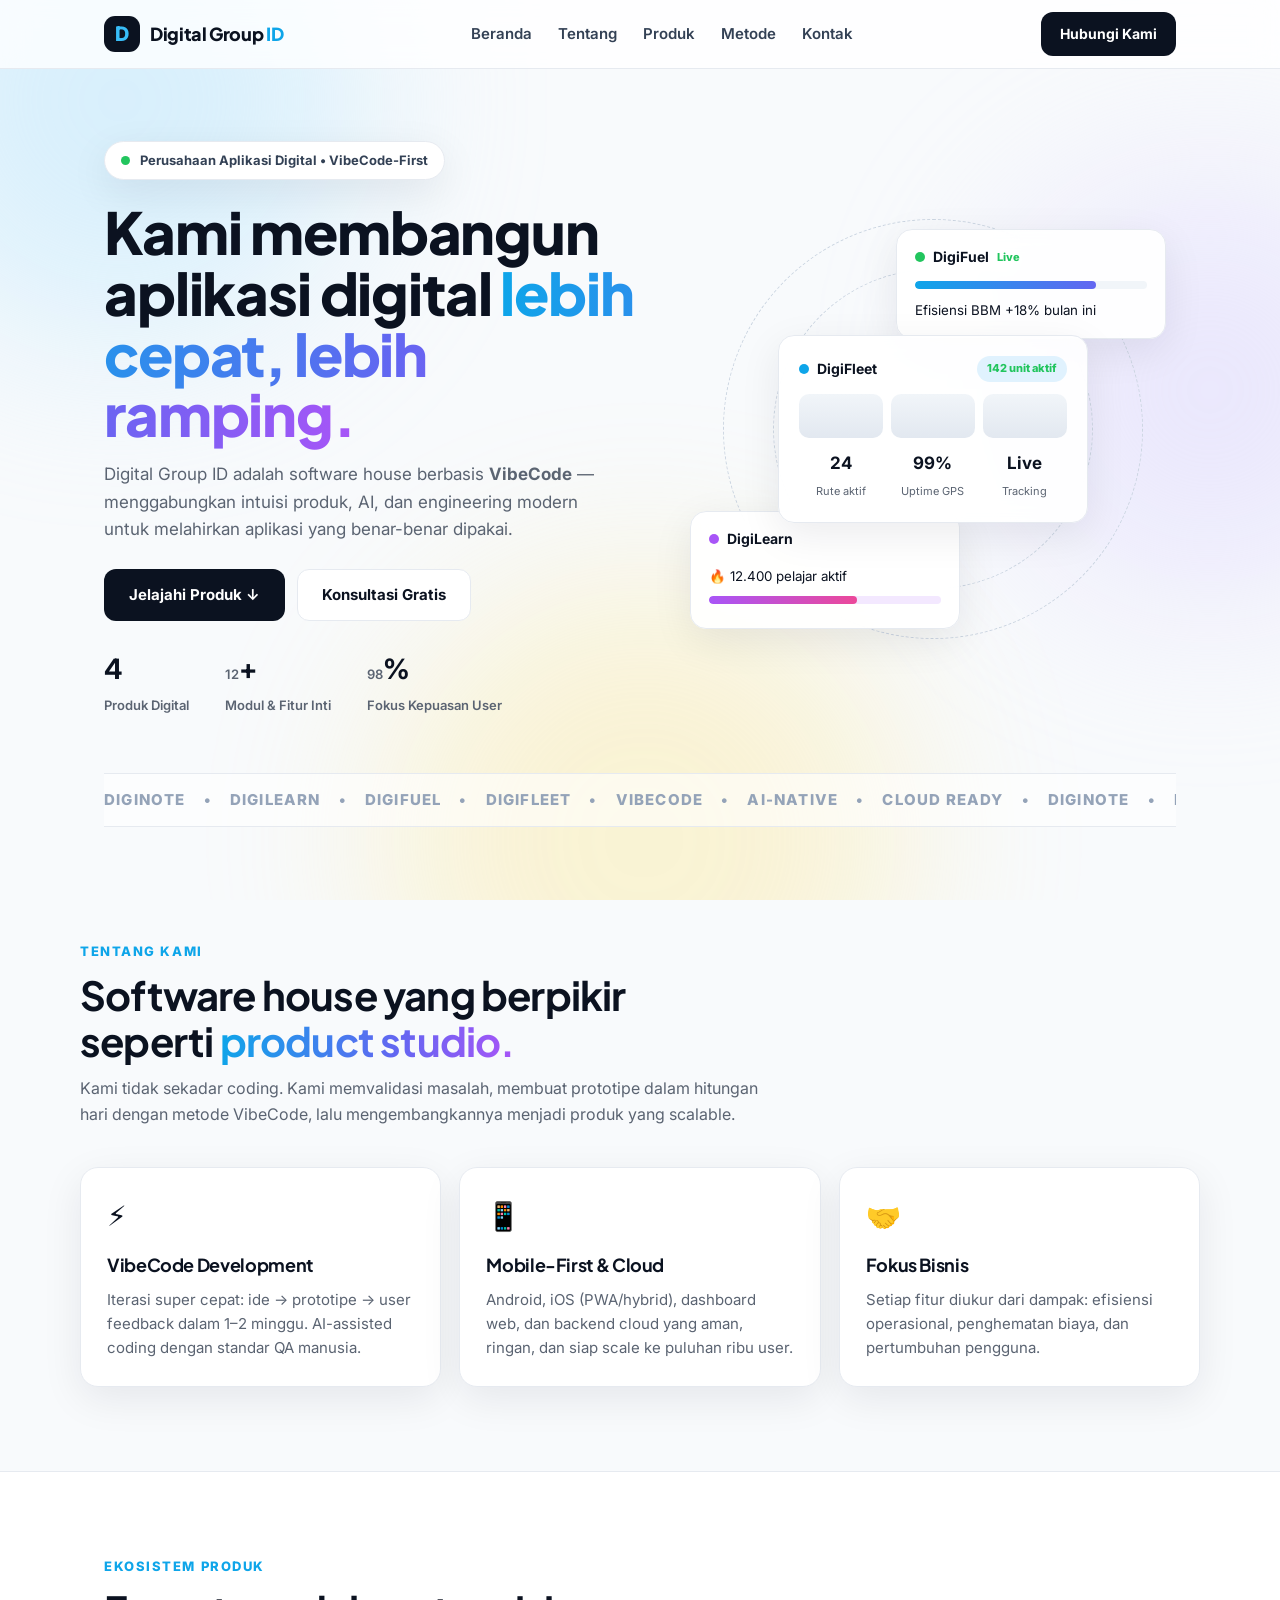
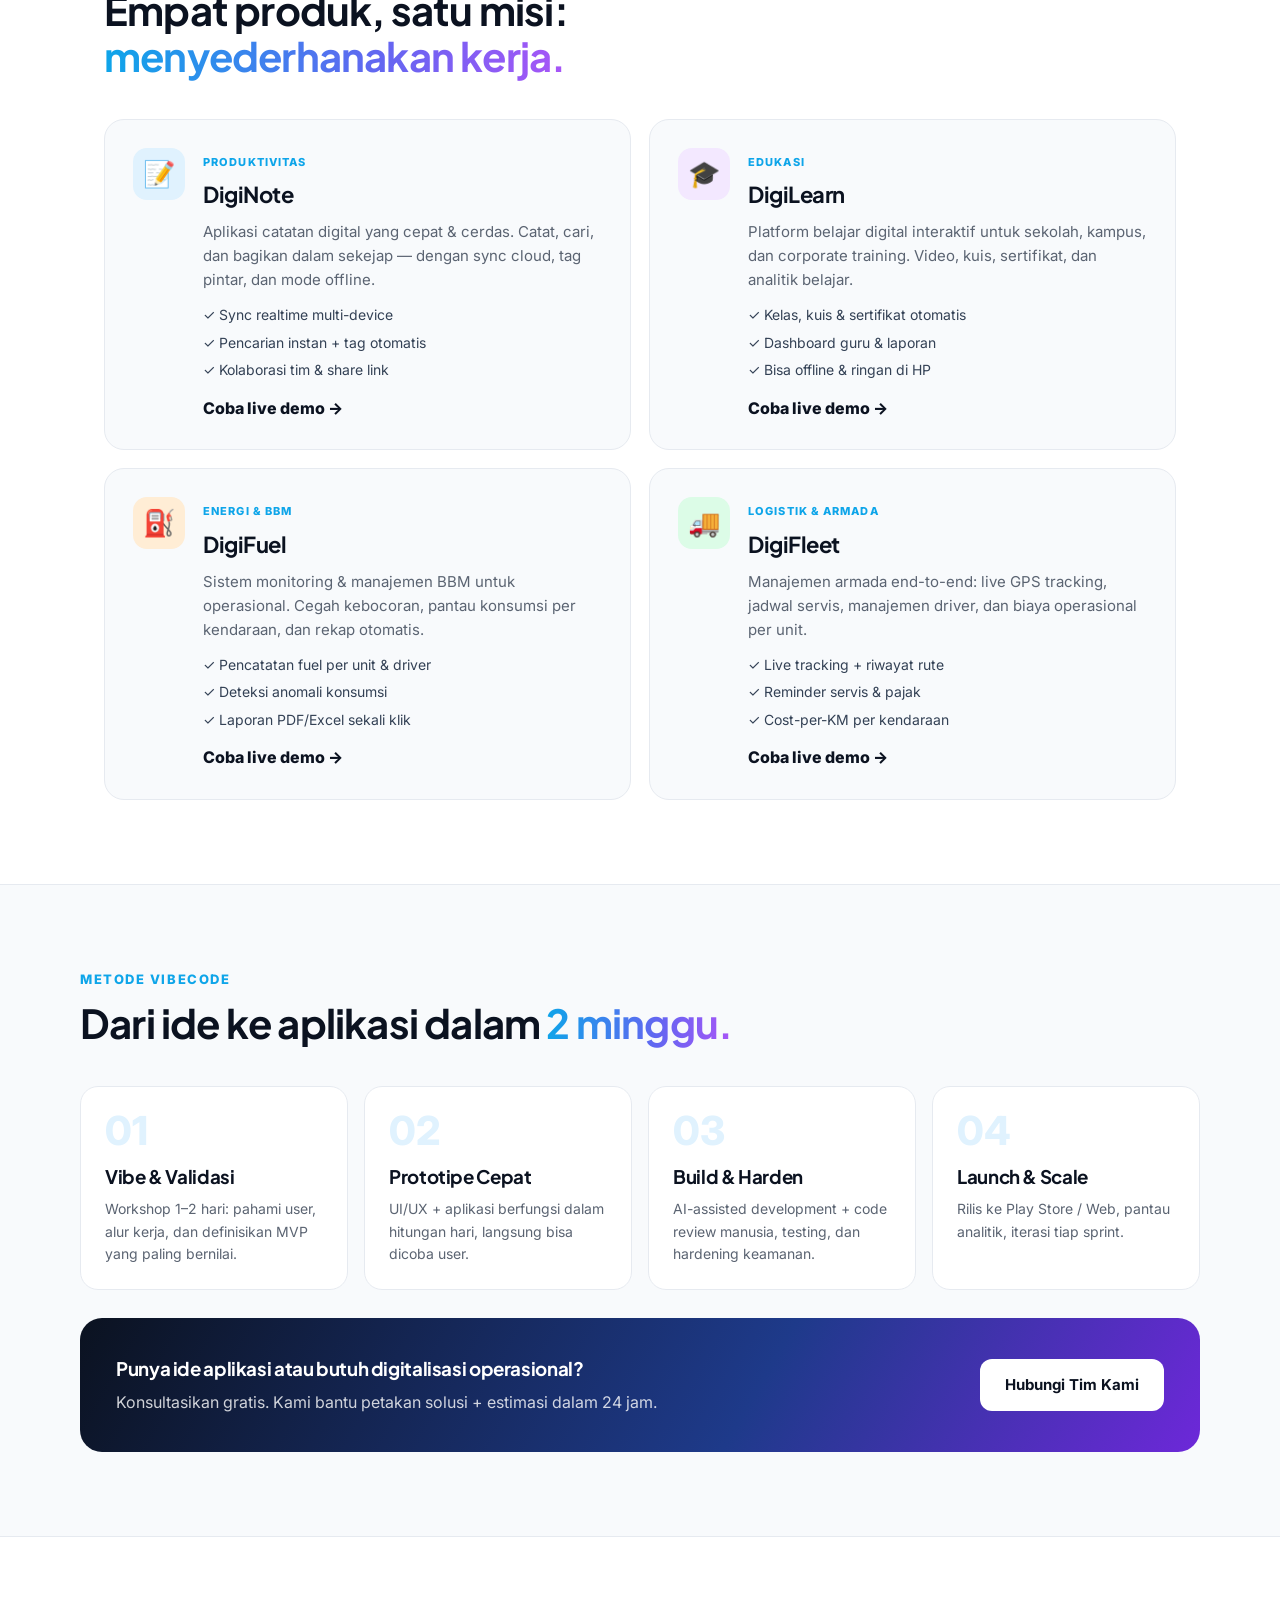
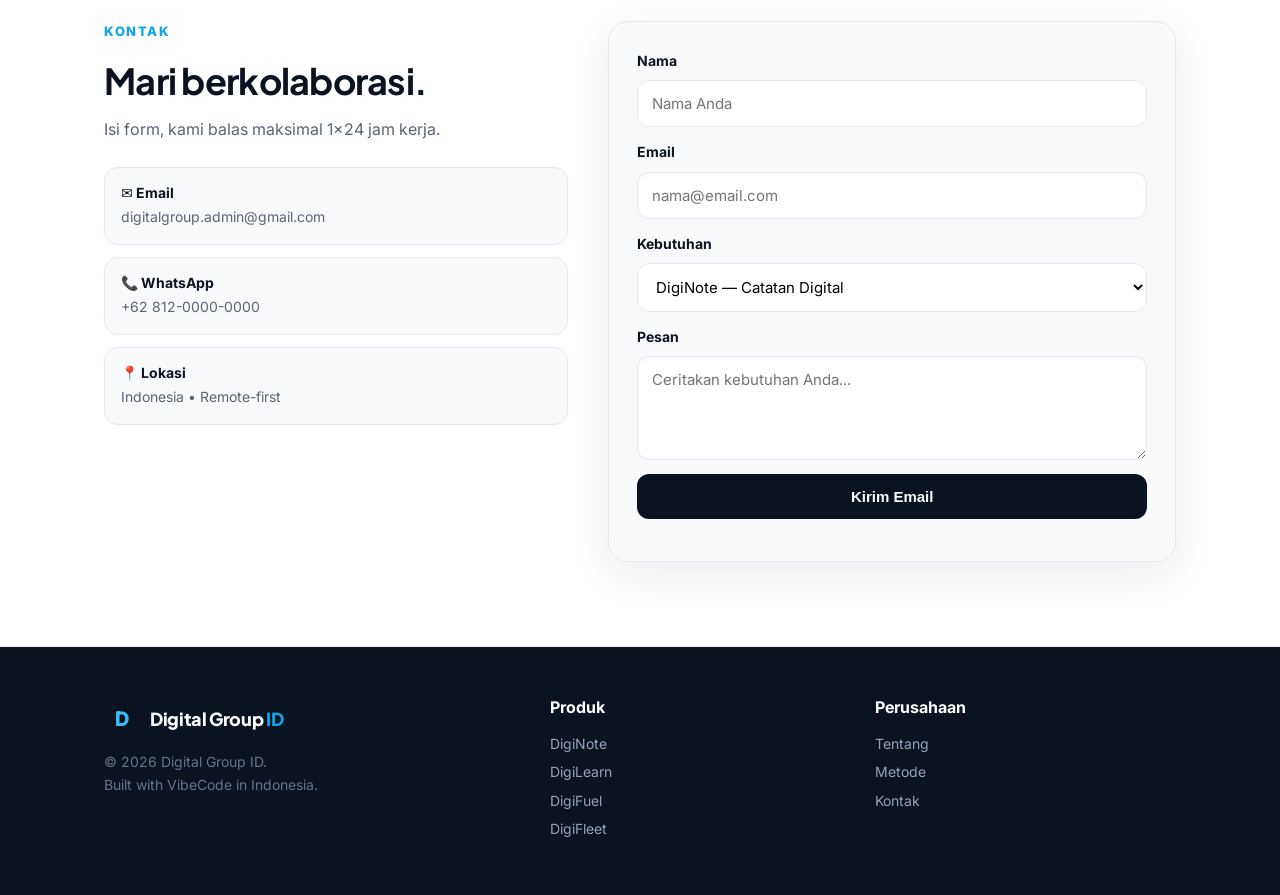
==== index.html @ 4f6d5718 "index.html" ====
<!DOCTYPE html>
<html lang="id">
<head>
  <meta charset="UTF-8" />
  <meta name="viewport" content="width=device-width, initial-scale=1.0" />
  <title>Digital Group ID — Membangun Aplikasi Digital Berbasis VibeCode</title>
  <meta name="description" content="Digital Group ID adalah perusahaan aplikasi digital berbasis VibeCode. Produk kami: DigiNote, DigiLearn, DigiFuel, DigiFleet." />
  <link rel="preconnect" href="https://fonts.googleapis.com">
  <link rel="preconnect" href="https://fonts.gstatic.com" crossorigin>
  <link href="https://fonts.googleapis.com/css2?family=Inter:wght@400;500;600;700;800&family=Plus+Jakarta+Sans:wght@500;600;700;800&display=swap" rel="stylesheet">
  <link rel="stylesheet" href="styles.css" />
  <link rel="icon" href="data:image/svg+xml,<svg xmlns='http://www.w3.org/2000/svg' viewBox='0 0 100 100'><rect width='100' height='100' rx='22' fill='%230B1220'/><text x='50' y='68' font-size='52' text-anchor='middle' fill='%2338BDF8' font-family='Arial' font-weight='bold'>D</text></svg>">
</head>
<body>
  <div class="bg-glow" aria-hidden="true"><span class="blob b1"></span><span class="blob b2"></span><span class="blob b3"></span></div>

  <header class="nav" id="navbar">
    <div class="container nav-inner">
      <a href="#beranda" class="brand">
        <span class="brand-mark">D</span>
        <span class="brand-text">Digital Group <em>ID</em></span>
      </a>
      <nav class="nav-links" id="navLinks">
        <a href="#beranda">Beranda</a>
        <a href="#tentang">Tentang</a>
        <a href="#produk">Produk</a>
        <a href="#metode">Metode</a>
        <a href="#kontak">Kontak</a>
        <a href="#kontak" class="btn btn-primary btn-sm mobile-cta">Hubungi Kami</a>
      </nav>
      <div class="nav-actions">
        <a href="#kontak" class="btn btn-primary btn-sm">Hubungi Kami</a>
        <button class="hamburger" id="hamburger" aria-label="Menu">☰</button>
      </div>
    </div>
  </header>

  <main>
    <!-- HERO -->
    <section class="hero container" id="beranda">
      <div class="hero-grid">
        <div class="hero-copy">
          <div class="badge reveal"><span class="pulse"></span> Perusahaan Aplikasi Digital • VibeCode-First</div>
          <h1 class="reveal d1">Kami membangun aplikasi digital <span class="gradient">lebih cepat, lebih ramping.</span></h1>
          <p class="lead reveal d2">Digital Group ID adalah software house berbasis <strong>VibeCode</strong> — menggabungkan intuisi produk, AI, dan engineering modern untuk melahirkan aplikasi yang benar-benar dipakai.</p>
          <div class="hero-cta reveal d3">
            <a href="#produk" class="btn btn-primary">Jelajahi Produk ↓</a>
            <a href="#kontak" class="btn btn-ghost">Konsultasi Gratis</a>
          </div>
          <div class="hero-stats reveal d4">
            <div><strong data-count="4">0</strong><span>Produk Digital</span></div>
            <div><strong><span data-count="12">0</span>+</strong><span>Modul & Fitur Inti</span></div>
            <div><strong><span data-count="98">0</span>%</strong><span>Fokus Kepuasan User</span></div>
          </div>
        </div>
        <div class="hero-visual reveal d2">
          <div class="phone-stack">
            <div class="card float f1">
              <div class="card-top"><i class="dot d-green"></i><b>DigiFuel</b><span>Live</span></div>
              <div class="bar"><span style="width:78%"></span></div>
              <small>Efisiensi BBM +18% bulan ini</small>
            </div>
            <div class="card float f2 main-card">
              <div class="card-top"><i class="dot d-blue"></i><b>DigiFleet</b><span class="pill">142 unit aktif</span></div>
              <div class="fleet-row"><div></div><div></div><div></div></div>
              <div class="mini-grid">
                <div><strong>24</strong><small>Rute aktif</small></div>
                <div><strong>99%</strong><small>Uptime GPS</small></div>
                <div><strong>Live</strong><small>Tracking</small></div>
              </div>
            </div>
            <div class="card float f3">
              <div class="card-top"><i class="dot d-purple"></i><b>DigiLearn</b></div>
              <small>🔥 12.400 pelajar aktif</small>
              <div class="bar purple"><span style="width:64%"></span></div>
            </div>
            <div class="orbit o1"></div>
            <div class="orbit o2"></div>
          </div>
        </div>
      </div>
      <div class="marquee reveal">
        <div class="marquee-track">
          <span>DigiNote</span>•<span>DigiLearn</span>•<span>DigiFuel</span>•<span>DigiFleet</span>•<span>VibeCode</span>•<span>AI-Native</span>•<span>Cloud Ready</span>•
          <span>DigiNote</span>•<span>DigiLearn</span>•<span>DigiFuel</span>•<span>DigiFleet</span>•<span>VibeCode</span>•<span>AI-Native</span>•<span>Cloud Ready</span>•
        </div>
      </div>
    </section>

    <!-- TENTANG -->
    <section class="section container" id="tentang">
      <div class="section-head reveal">
        <p class="eyebrow">Tentang Kami</p>
        <h2>Software house yang berpikir seperti <span class="gradient">product studio.</span></h2>
        <p class="sub">Kami tidak sekadar coding. Kami memvalidasi masalah, membuat prototipe dalam hitungan hari dengan metode VibeCode, lalu mengembangkannya menjadi produk yang scalable.</p>
      </div>
      <div class="grid-3">
        <div class="feature reveal"><div class="icon">⚡</div><h3>VibeCode Development</h3><p>Iterasi super cepat: ide → prototipe → user feedback dalam 1–2 minggu. AI-assisted coding dengan standar QA manusia.</p></div>
        <div class="feature reveal d1"><div class="icon">📱</div><h3>Mobile-First & Cloud</h3><p>Android, iOS (PWA/hybrid), dashboard web, dan backend cloud yang aman, ringan, dan siap scale ke puluhan ribu user.</p></div>
        <div class="feature reveal d2"><div class="icon">🤝</div><h3>Fokus Bisnis</h3><p>Setiap fitur diukur dari dampak: efisiensi operasional, penghematan biaya, dan pertumbuhan pengguna.</p></div>
      </div>
    </section>

    <!-- PRODUK -->
    <section class="section section-alt" id="produk">
      <div class="container">
        <div class="section-head reveal">
          <p class="eyebrow">Ekosistem Produk</p>
          <h2>Empat produk, satu misi: <span class="gradient">menyederhanakan kerja.</span></h2>
        </div>
        <div class="grid-2">
          <article class="product reveal">
            <div class="p-icon blue">📝</div>
            <div><span class="tag">Produktivitas</span><h3>DigiNote</h3>
            <p>Aplikasi catatan digital yang cepat & cerdas. Catat, cari, dan bagikan dalam sekejap — dengan sync cloud, tag pintar, dan mode offline.</p>
            <ul><li>✓ Sync realtime multi-device</li><li>✓ Pencarian instan + tag otomatis</li><li>✓ Kolaborasi tim & share link</li></ul>
            <a href="demo/diginote.html" class="link">Coba live demo →</a></div>
          </article>
          <article class="product reveal d1">
            <div class="p-icon purple">🎓</div>
            <div><span class="tag">Edukasi</span><h3>DigiLearn</h3>
            <p>Platform belajar digital interaktif untuk sekolah, kampus, dan corporate training. Video, kuis, sertifikat, dan analitik belajar.</p>
            <ul><li>✓ Kelas, kuis & sertifikat otomatis</li><li>✓ Dashboard guru & laporan</li><li>✓ Bisa offline & ringan di HP</li></ul>
            <a href="demo/digilearn.html" class="link">Coba live demo →</a></div>
          </article>
          <article class="product reveal">
            <div class="p-icon orange">⛽</div>
            <div><span class="tag">Energi & BBM</span><h3>DigiFuel</h3>
            <p>Sistem monitoring & manajemen BBM untuk operasional. Cegah kebocoran, pantau konsumsi per kendaraan, dan rekap otomatis.</p>
            <ul><li>✓ Pencatatan fuel per unit & driver</li><li>✓ Deteksi anomali konsumsi</li><li>✓ Laporan PDF/Excel sekali klik</li></ul>
            <a href="demo/digifuel.html" class="link">Coba live demo →</a></div>
          </article>
          <article class="product reveal d1">
            <div class="p-icon green">🚚</div>
            <div><span class="tag">Logistik & Armada</span><h3>DigiFleet</h3>
            <p>Manajemen armada end-to-end: live GPS tracking, jadwal servis, manajemen driver, dan biaya operasional per unit.</p>
            <ul><li>✓ Live tracking + riwayat rute</li><li>✓ Reminder servis & pajak</li><li>✓ Cost-per-KM per kendaraan</li></ul>
            <a href="demo/digifleet.html" class="link">Coba live demo →</a></div>
          </article>
        </div>
      </div>
    </section>

    <!-- METODE -->
    <section class="section container" id="metode">
      <div class="section-head reveal">
        <p class="eyebrow">Metode VibeCode</p>
        <h2>Dari ide ke aplikasi dalam <span class="gradient">2 minggu.</span></h2>
      </div>
      <div class="steps">
        <div class="step reveal"><span>01</span><h3>Vibe & Validasi</h3><p>Workshop 1–2 hari: pahami user, alur kerja, dan definisikan MVP yang paling bernilai.</p></div>
        <div class="step reveal d1"><span>02</span><h3>Prototipe Cepat</h3><p>UI/UX + aplikasi berfungsi dalam hitungan hari, langsung bisa dicoba user.</p></div>
        <div class="step reveal d2"><span>03</span><h3>Build & Harden</h3><p>AI-assisted development + code review manusia, testing, dan hardening keamanan.</p></div>
        <div class="step reveal d3"><span>04</span><h3>Launch & Scale</h3><p>Rilis ke Play Store / Web, pantau analitik, iterasi tiap sprint.</p></div>
      </div>
      <div class="cta-banner reveal">
        <div><h3>Punya ide aplikasi atau butuh digitalisasi operasional?</h3><p>Konsultasikan gratis. Kami bantu petakan solusi + estimasi dalam 24 jam.</p></div>
        <a href="#kontak" class="btn btn-light">Hubungi Tim Kami</a>
      </div>
    </section>

    <!-- KONTAK -->
    <section class="section section-alt" id="kontak">
      <div class="container contact-grid">
        <div class="reveal">
          <p class="eyebrow">Kontak</p>
          <h2>Mari berkolaborasi.</h2>
          <p class="sub">Isi form, kami balas maksimal 1×24 jam kerja.</p>
          <div class="contact-info">
            <div><b>✉️ Email</b><span>digitalgroup.admin@gmail.com</span></div>
            <div><b>📞 WhatsApp</b><span>+62 812-0000-0000</span></div>
            <div><b>📍 Lokasi</b><span>Indonesia • Remote-first</span></div>
          </div>
        </div>
        <form class="contact-form reveal d1" id="contactForm">
          <label>Nama<input type="text" name="nama" placeholder="Nama Anda" required></label>
          <label>Email<input type="email" name="email" placeholder="nama@email.com" required></label>
          <label>Kebutuhan<select name="kebutuhan"><option>DigiNote — Catatan Digital</option><option>DigiLearn — Platform Belajar</option><option>DigiFuel — Manajemen BBM</option><option>DigiFleet — Manajemen Armada</option><option>Jasa Pembuatan Aplikasi Custom</option></select></label>
          <label>Pesan<textarea name="pesan" rows="4" placeholder="Ceritakan kebutuhan Anda..." required></textarea></label>
          <button type="submit" class="btn btn-primary">Kirim Email</button>
          <p class="form-note" id="formNote"></p>
        </form>
      </div>
    </section>
  </main>

  <footer>
    <div class="container footer-grid">
      <div><a href="#beranda" class="brand"><span class="brand-mark">D</span><span class="brand-text">Digital Group <em>ID</em></span></a>
      <p>© 2026 Digital Group ID.<br>Built with VibeCode in Indonesia.</p></div>
      <div><b>Produk</b><a href="#produk">DigiNote</a><a href="#produk">DigiLearn</a><a href="#produk">DigiFuel</a><a href="#produk">DigiFleet</a></div>
      <div><b>Perusahaan</b><a href="#tentang">Tentang</a><a href="#metode">Metode</a><a href="#kontak">Kontak</a></div>
    </div>
  </footer>

  <a href="#beranda" class="to-top" id="toTop" aria-label="Kembali ke atas">↑</a>
  <script src="script.js"></script>
</body>
</html>
---- styles.css ----
:root{
  --bg:#F8FAFC; --card:#FFFFFF; --ink:#0B1220; --muted:#5B6472;
  --line:#E6EAF0; --primary:#0EA5E9; --dark:#0B1220; --accent:#38BDF8;
  --radius:18px; --shadow:0 12px 40px rgba(11,18,32,.08);
}
*{margin:0;padding:0;box-sizing:border-box}
html{scroll-behavior:smooth}
body{font-family:'Inter',system-ui,sans-serif;background:var(--bg);color:var(--ink);overflow-x:hidden;line-height:1.6}
h1,h2,h3,.brand-text{font-family:'Plus Jakarta Sans','Inter',sans-serif;letter-spacing:-.02em}
.container{max-width:1120px;margin:0 auto;padding:0 24px}
.bg-glow{position:fixed;inset:0;z-index:-1;overflow:hidden}
.blob{position:absolute;border-radius:50%;filter:blur(90px);opacity:.5;animation:drift 14s ease-in-out infinite alternate}
.b1{width:480px;height:480px;background:#BAE6FD;top:-140px;left:-120px}
.b2{width:420px;height:420px;background:#DDD6FE;top:20%;right:-140px;animation-delay:2s}
.b3{width:520px;height:520px;background:#FDE68A;bottom:-200px;left:30%;opacity:.35;animation-delay:4s}
@keyframes drift{to{transform:translate(40px,50px) scale(1.08)}}

/* NAV */
.nav{position:sticky;top:0;z-index:50;backdrop-filter:blur(14px);background:rgba(255,255,255,.78);border-bottom:1px solid var(--line);transition:.3s}
.nav.scrolled{box-shadow:0 6px 24px rgba(0,0,0,.06)}
.nav-inner{display:flex;align-items:center;justify-content:space-between;height:68px}
.brand{display:flex;align-items:center;gap:10px;text-decoration:none;color:var(--ink);font-weight:800;font-size:18px}
.brand-mark{width:36px;height:36px;border-radius:11px;background:var(--dark);color:var(--accent);display:grid;place-items:center;font-weight:800;font-size:20px}
.brand-text em{font-style:normal;color:var(--primary)}
.nav-links{display:flex;gap:26px;align-items:center}
.nav-links a{text-decoration:none;color:#334155;font-weight:600;font-size:15px;transition:.2s}
.nav-links a:hover{color:var(--primary)}
.nav-actions{display:flex;gap:12px;align-items:center}
.btn{display:inline-flex;align-items:center;justify-content:center;text-decoration:none;font-weight:700;border-radius:12px;padding:13px 24px;transition:.25s;border:1px solid transparent;cursor:pointer;font-size:15px}
.btn-primary{background:var(--dark);color:#fff}
.btn-primary:hover{transform:translateY(-2px);box-shadow:0 12px 28px rgba(11,18,32,.25);background:#16213a}
.btn-ghost{background:#fff;border-color:var(--line);color:var(--ink)}
.btn-ghost:hover{border-color:var(--primary);color:var(--primary);transform:translateY(-2px)}
.btn-light{background:#fff;color:var(--dark)}
.btn-sm{padding:10px 18px;font-size:14px}
.mobile-cta{display:none}
.hamburger{display:none;background:none;border:1px solid var(--line);border-radius:10px;padding:8px 12px;font-size:18px;cursor:pointer}

/* HERO */
.hero{padding:72px 24px 30px}
.hero-grid{display:grid;grid-template-columns:1.05fr .95fr;gap:48px;align-items:center}
.badge{display:inline-flex;align-items:center;gap:10px;background:#fff;border:1px solid var(--line);border-radius:999px;padding:8px 16px;font-size:13px;font-weight:700;color:#334155;box-shadow:var(--shadow)}
.pulse{width:9px;height:9px;border-radius:50%;background:#22C55E;box-shadow:0 0 0 0 rgba(34,197,94,.6);animation:pulse 1.8s infinite}
@keyframes pulse{70%{box-shadow:0 0 0 10px rgba(34,197,94,0)}100%{box-shadow:0 0 0 0 rgba(34,197,94,0)}}
.hero h1{font-size:clamp(36px,5vw,58px);line-height:1.05;margin:22px 0 16px;font-weight:800}
.gradient{background:linear-gradient(92deg,#0EA5E9,#6366F1 60%,#A855F7);-webkit-background-clip:text;background-clip:text;color:transparent}
.lead{font-size:17px;color:var(--muted);max-width:520px}
.hero-cta{display:flex;gap:12px;margin:26px 0;flex-wrap:wrap}
.hero-stats{display:flex;gap:36px;margin-top:8px}
.hero-stats strong{font-size:28px;display:block}
.hero-stats span{font-size:13px;color:var(--muted);font-weight:600}

/* phone visual */
.phone-stack{position:relative;min-height:440px;display:grid;place-items:center}
.card{background:rgba(255,255,255,.92);backdrop-filter:blur(10px);border:1px solid var(--line);border-radius:16px;padding:16px 18px;box-shadow:var(--shadow);width:270px;position:relative;z-index:2}
.main-card{width:310px;padding:20px;z-index:3}
.card-top{display:flex;align-items:center;gap:8px;margin-bottom:12px;font-size:14px}
.dot{width:10px;height:10px;border-radius:50%;display:inline-block}
.d-green{background:#22C55E}.d-blue{background:#0EA5E9}.d-purple{background:#A855F7}
.pill{margin-left:auto;background:#E0F2FE;color:#0369A1;font-size:11px;padding:4px 10px;border-radius:999px;font-weight:700}
.card-top span:last-child{font-size:11px;color:#22C55E;font-weight:800}
.bar{height:8px;background:#F1F5F9;border-radius:99px;overflow:hidden;margin:8px 0}
.bar span{display:block;height:100%;background:linear-gradient(90deg,#0EA5E9,#6366F1);border-radius:99px;animation:grow 2s ease}
.purple span{background:linear-gradient(90deg,#A855F7,#EC4899)}
@keyframes grow{from{width:0!important}}
.fleet-row{display:flex;gap:8px;margin:12px 0}
.fleet-row div{height:44px;flex:1;border-radius:10px;background:linear-gradient(180deg,#F1F5F9,#E2E8F0)}
.mini-grid{display:grid;grid-template-columns:1fr 1fr 1fr;gap:8px;text-align:center}
.mini-grid strong{display:block;font-size:17px}
.mini-grid small{color:var(--muted);font-size:11px}
.float{position:absolute;animation:floaty 5s ease-in-out infinite}
.f1{top:20px;right:10px}
.f2{position:relative}
.f3{bottom:20px;left:0}
.f1{animation-delay:.5s}.f3{animation-delay:1.2s}
@keyframes floaty{0%,100%{transform:translateY(0)}50%{transform:translateY(-12px)}}
.orbit{position:absolute;border:1px dashed #CBD5E1;border-radius:50%;z-index:1}
.o1{width:420px;height:420px;animation:spin 30s linear infinite}
.o2{width:320px;height:320px;animation:spin 22s linear infinite reverse}
@keyframes spin{to{transform:rotate(360deg)}}

/* marquee */
.marquee{overflow:hidden;margin-top:56px;border-top:1px solid var(--line);border-bottom:1px solid var(--line);padding:14px 0;background:rgba(255,255,255,.6)}
.marquee-track{display:flex;gap:18px;white-space:nowrap;font-weight:800;color:#94A3B8;animation:scroll 22s linear infinite;font-size:15px;letter-spacing:.08em;text-transform:uppercase}
@keyframes scroll{to{transform:translateX(-50%)}}

/* sections */
.section{padding:84px 0}
.section-alt{background:#fff;border-top:1px solid var(--line);border-bottom:1px solid var(--line)}
.section-head{max-width:680px;margin-bottom:40px}
.eyebrow{color:var(--primary);font-weight:800;text-transform:uppercase;font-size:13px;letter-spacing:.12em;margin-bottom:10px}
.section-head h2{font-size:clamp(28px,3.5vw,40px);line-height:1.15;margin-bottom:12px}
.sub{color:var(--muted);font-size:16px}
.grid-3{display:grid;grid-template-columns:repeat(3,1fr);gap:18px}
.feature{background:var(--card);border:1px solid var(--line);border-radius:var(--radius);padding:26px;box-shadow:var(--shadow);transition:.3s}
.feature:hover{transform:translateY(-6px);box-shadow:0 20px 50px rgba(11,18,32,.12)}
.feature .icon{font-size:28px;margin-bottom:12px}
.feature h3{margin-bottom:8px;font-size:18px}
.feature p{color:var(--muted);font-size:15px}

.grid-2{display:grid;grid-template-columns:1fr 1fr;gap:18px}
.product{background:var(--bg);border:1px solid var(--line);border-radius:20px;padding:28px;display:flex;gap:18px;transition:.3s}
.product:hover{transform:translateY(-5px);box-shadow:0 20px 50px rgba(11,18,32,.1);border-color:#BAE6FD}
.p-icon{width:52px;height:52px;flex:0 0 52px;border-radius:14px;display:grid;place-items:center;font-size:26px}
.blue{background:#E0F2FE}.purple{background:#F3E8FF}.orange{background:#FFEDD5}.green{background:#DCFCE7}
.tag{font-size:11px;font-weight:800;text-transform:uppercase;letter-spacing:.1em;color:var(--primary)}
.product h3{font-size:22px;margin:4px 0 8px}
.product p{color:var(--muted);font-size:15px;margin-bottom:12px}
.product ul{list-style:none;margin-bottom:14px}
.product li{font-size:14px;color:#334155;margin:5px 0}
.link{color:var(--dark);font-weight:800;text-decoration:none}
.link:hover{color:var(--primary)}

.steps{display:grid;grid-template-columns:repeat(4,1fr);gap:16px;margin-bottom:28px}
.step{background:var(--card);border:1px solid var(--line);border-radius:var(--radius);padding:24px;position:relative;overflow:hidden}
.step span{font-size:40px;font-weight:800;color:#E0F2FE;line-height:1}
.step h3{margin:10px 0 6px}
.step p{color:var(--muted);font-size:14px}
.cta-banner{background:linear-gradient(120deg,#0B1220,#1E3A8A 60%,#6D28D9);color:#fff;border-radius:22px;padding:36px;display:flex;align-items:center;justify-content:space-between;gap:20px;flex-wrap:wrap}
.cta-banner p{opacity:.8;margin-top:6px}

.contact-grid{display:grid;grid-template-columns:.9fr 1.1fr;gap:40px;align-items:start}
.contact-grid h2{font-size:36px;margin-bottom:8px}
.contact-info{display:grid;gap:12px;margin-top:24px}
.contact-info div{background:var(--bg);border:1px solid var(--line);border-radius:14px;padding:14px 16px}
.contact-info b{display:block;font-size:14px}
.contact-info span{color:var(--muted);font-size:14px}
.contact-form{background:var(--bg);border:1px solid var(--line);border-radius:20px;padding:28px;display:grid;gap:14px;box-shadow:var(--shadow)}
.contact-form label{font-size:14px;font-weight:700;display:grid;gap:8px}
.contact-form input,.contact-form select,.contact-form textarea{border:1px solid var(--line);border-radius:12px;padding:13px 14px;font-size:15px;font-family:inherit;background:#fff;width:100%}
.contact-form input:focus,.contact-form textarea:focus,.contact-form select:focus{outline:2px solid #BAE6FD;border-color:var(--primary)}
.form-note{font-size:13px;color:#16A34A;font-weight:600}

footer{background:var(--dark);color:#CBD5E1;padding:48px 0}
.footer-grid{display:grid;grid-template-columns:1.4fr 1fr 1fr;gap:24px}
footer .brand-text{color:#fff}
footer b{display:block;margin-bottom:12px;color:#fff}
footer a{display:block;color:#94A3B8;text-decoration:none;margin:6px 0;font-size:14px}
footer a:hover{color:#fff}
footer p{margin-top:14px;font-size:14px;color:#64748B}

.to-top{position:fixed;right:22px;bottom:22px;width:44px;height:44px;border-radius:12px;background:var(--dark);color:#fff;display:grid;place-items:center;text-decoration:none;opacity:0;pointer-events:none;transition:.3s;font-size:20px}
.to-top.show{opacity:1;pointer-events:auto}

/* reveal animation */
.reveal{opacity:0;transform:translateY(26px);transition:opacity .7s ease,transform .7s ease}
.reveal.visible{opacity:1;transform:none}
.d1{transition-delay:.1s}.d2{transition-delay:.2s}.d3{transition-delay:.3s}.d4{transition-delay:.4s}

@media(max-width:900px){
  .hero-grid,.grid-3,.grid-2,.contact-grid,.steps{grid-template-columns:1fr}
  .nav-links{position:fixed;top:68px;left:0;right:0;background:#fff;flex-direction:column;padding:20px;gap:16px;border-bottom:1px solid var(--line);display:none}
  .nav-links.open{display:flex}
  .nav-actions .btn{display:none}
  .mobile-cta{display:inline-flex!important}
  .hamburger{display:block}
  .f1{right:0}.f3{left:0}
  .hero{padding-top:40px}
}
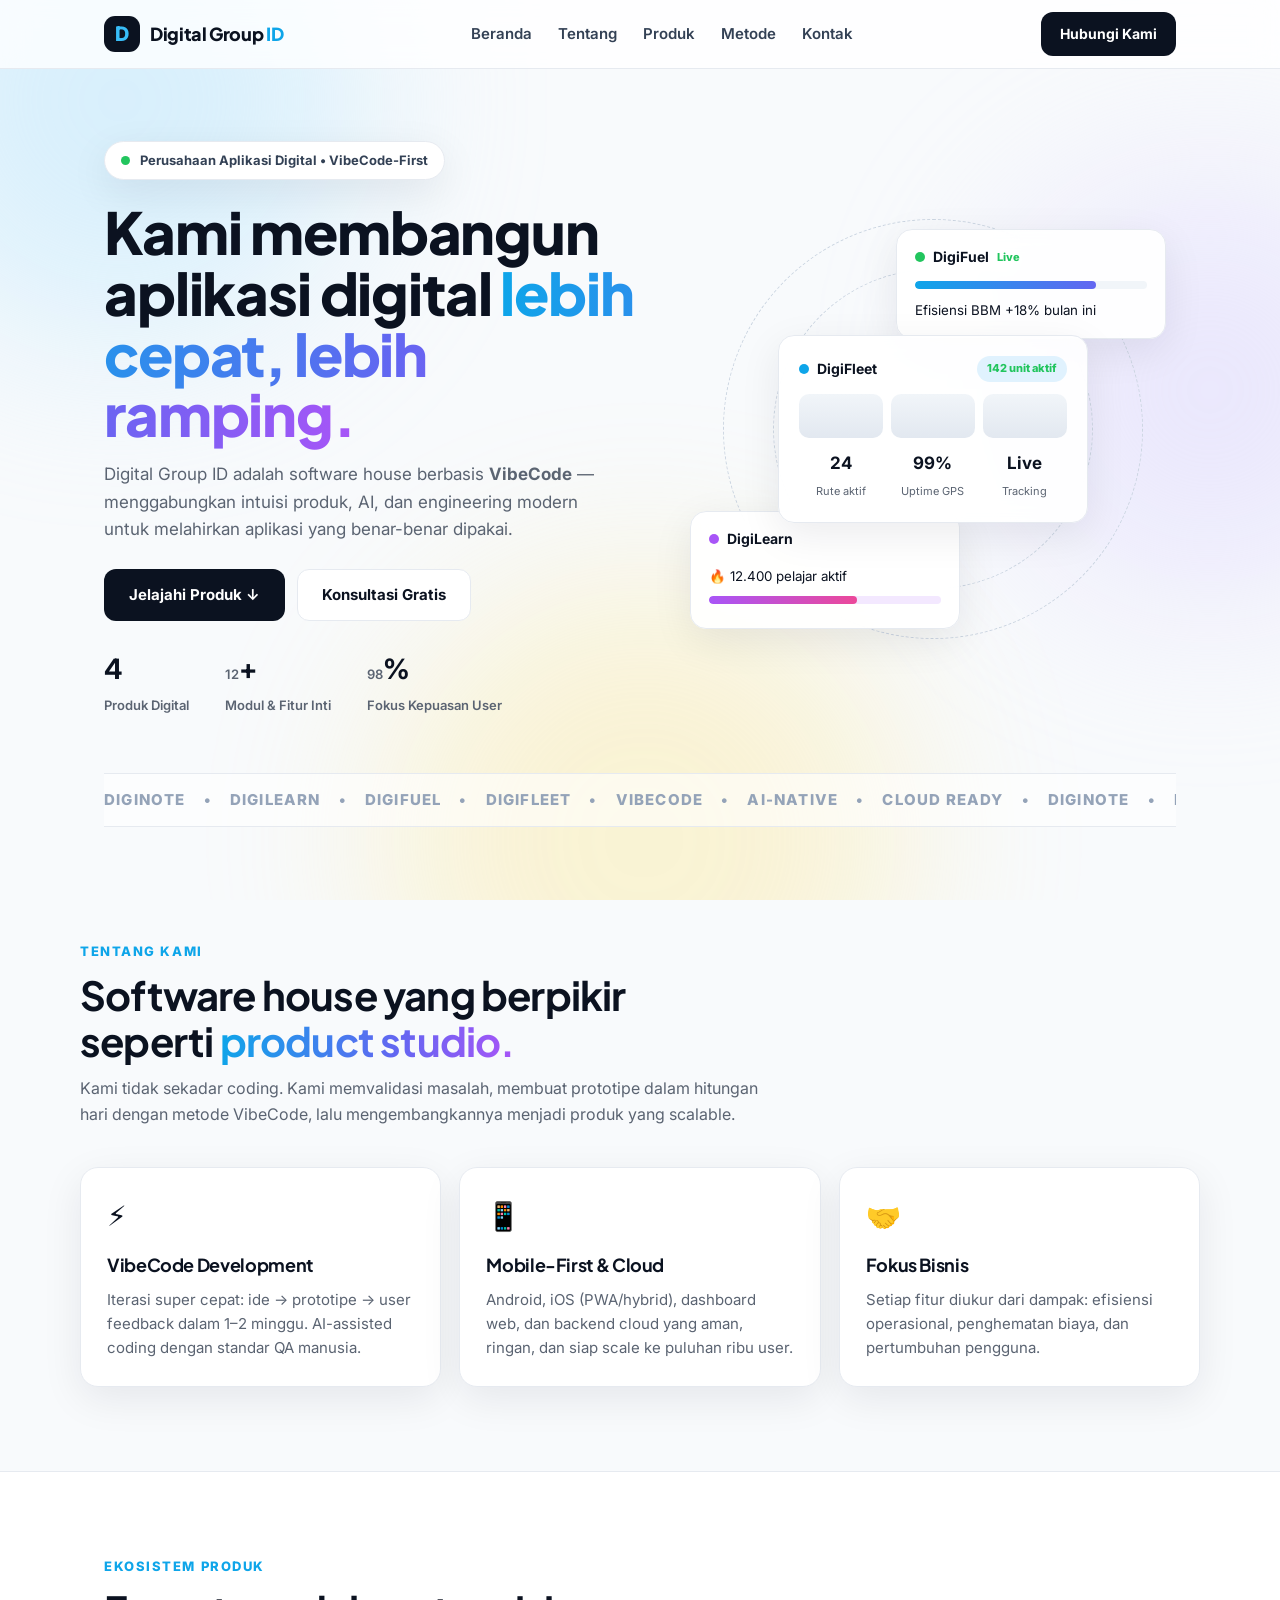
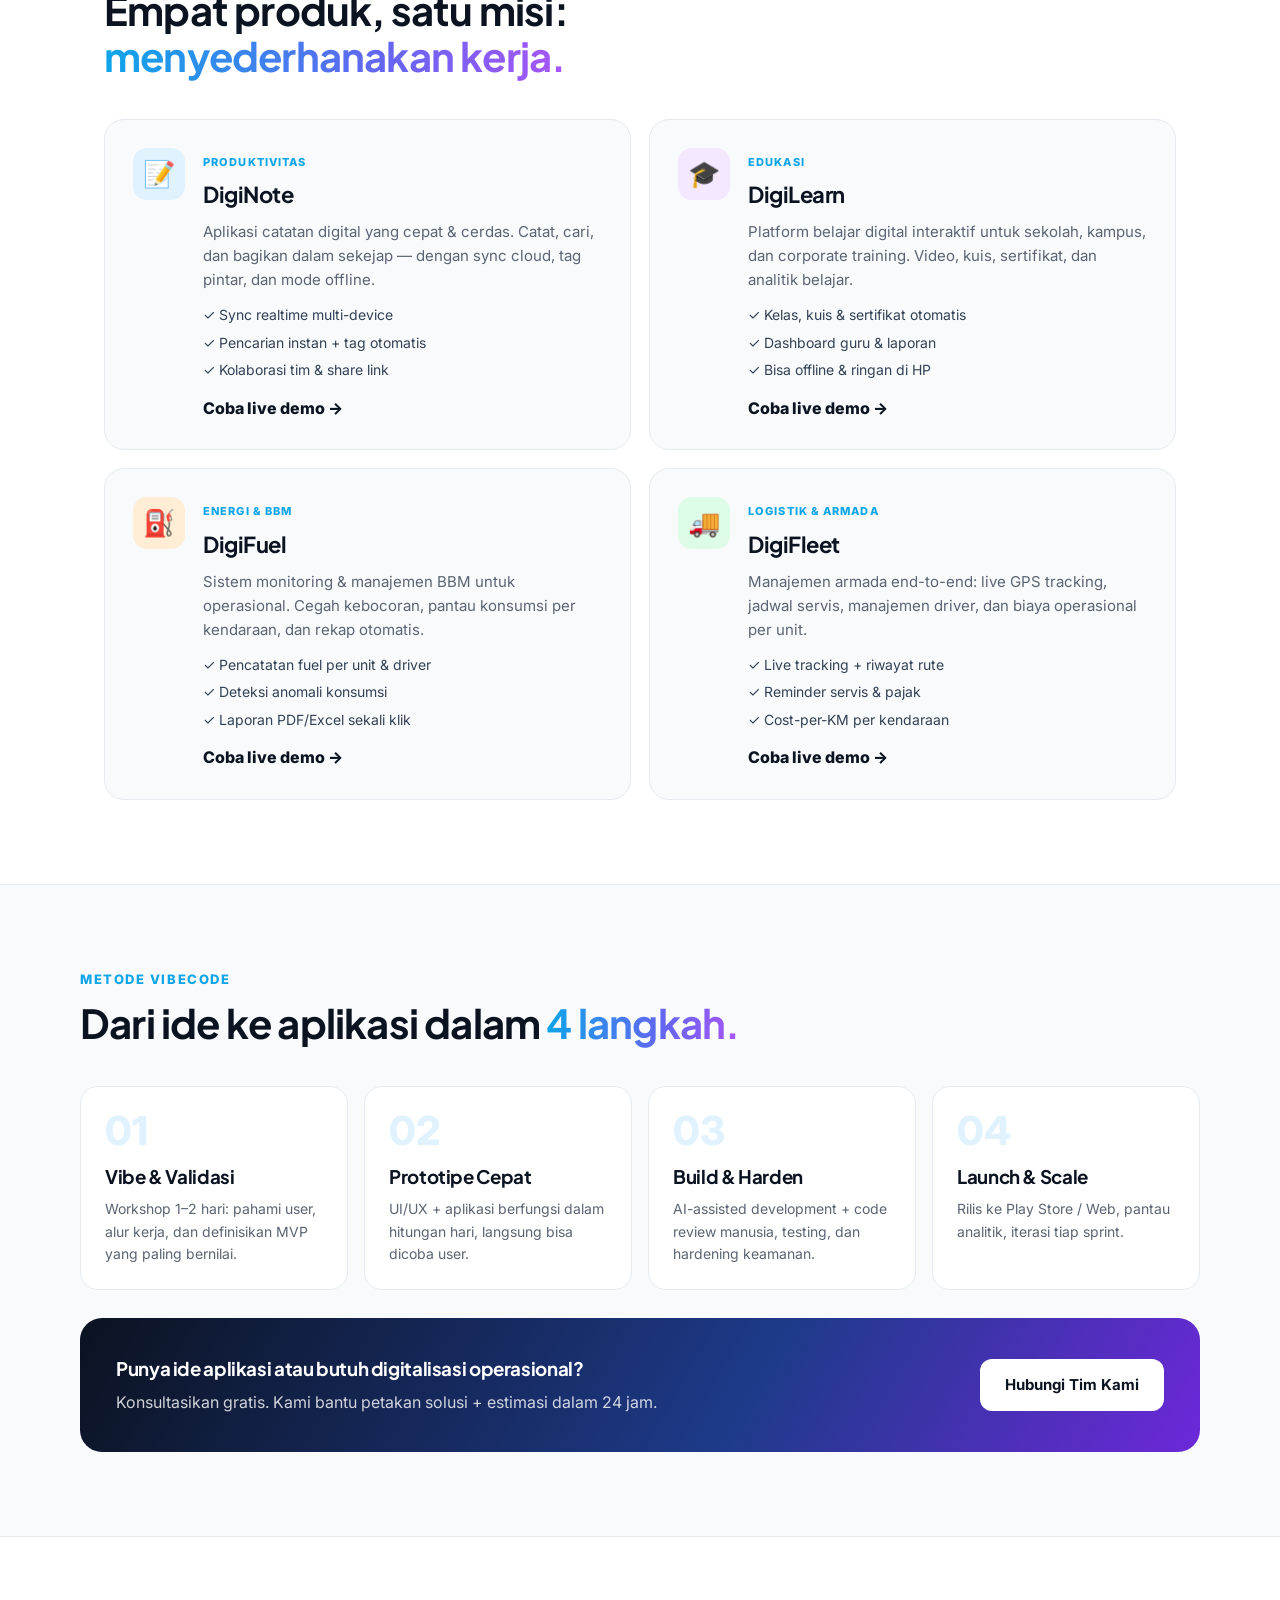
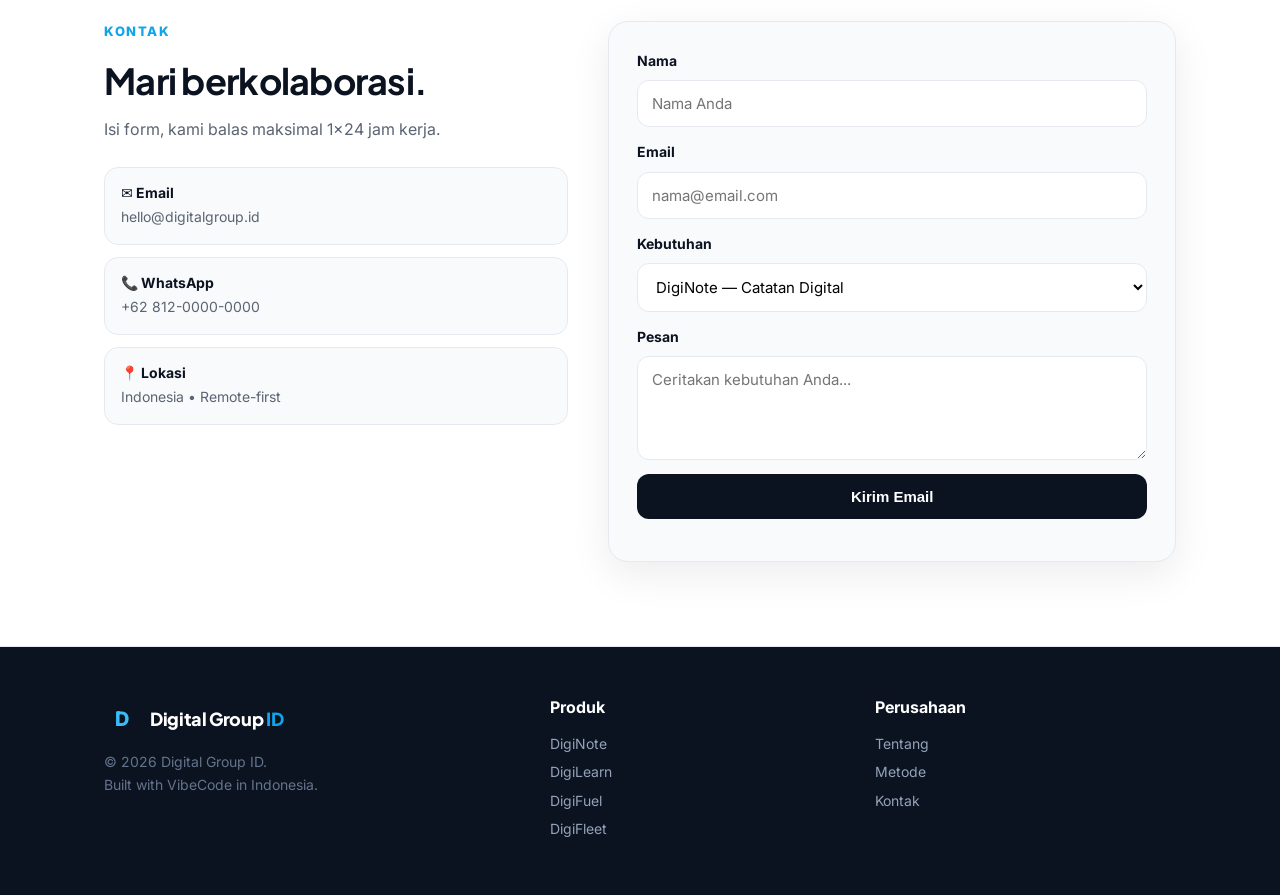
==== commit 60bcf449: "Form kontak kirim via email (mailto)" ====
--- a/index.html
+++ b/index.html
@@ -145,7 +145,7 @@
     <section class="section container" id="metode">
       <div class="section-head reveal">
         <p class="eyebrow">Metode VibeCode</p>
-        <h2>Dari ide ke aplikasi dalam <span class="gradient">2 minggu.</span></h2>
+        <h2>Dari ide ke aplikasi dalam <span class="gradient">4 langkah.</span></h2>
       </div>
       <div class="steps">
         <div class="step reveal"><span>01</span><h3>Vibe & Validasi</h3><p>Workshop 1–2 hari: pahami user, alur kerja, dan definisikan MVP yang paling bernilai.</p></div>
@@ -167,7 +167,7 @@
           <h2>Mari berkolaborasi.</h2>
           <p class="sub">Isi form, kami balas maksimal 1×24 jam kerja.</p>
           <div class="contact-info">
-            <div><b>✉️ Email</b><span>digitalgroup.admin@gmail.com</span></div>
+            <div><b>✉️ Email</b><span>hello@digitalgroup.id</span></div>
             <div><b>📞 WhatsApp</b><span>+62 812-0000-0000</span></div>
             <div><b>📍 Lokasi</b><span>Indonesia • Remote-first</span></div>
           </div>
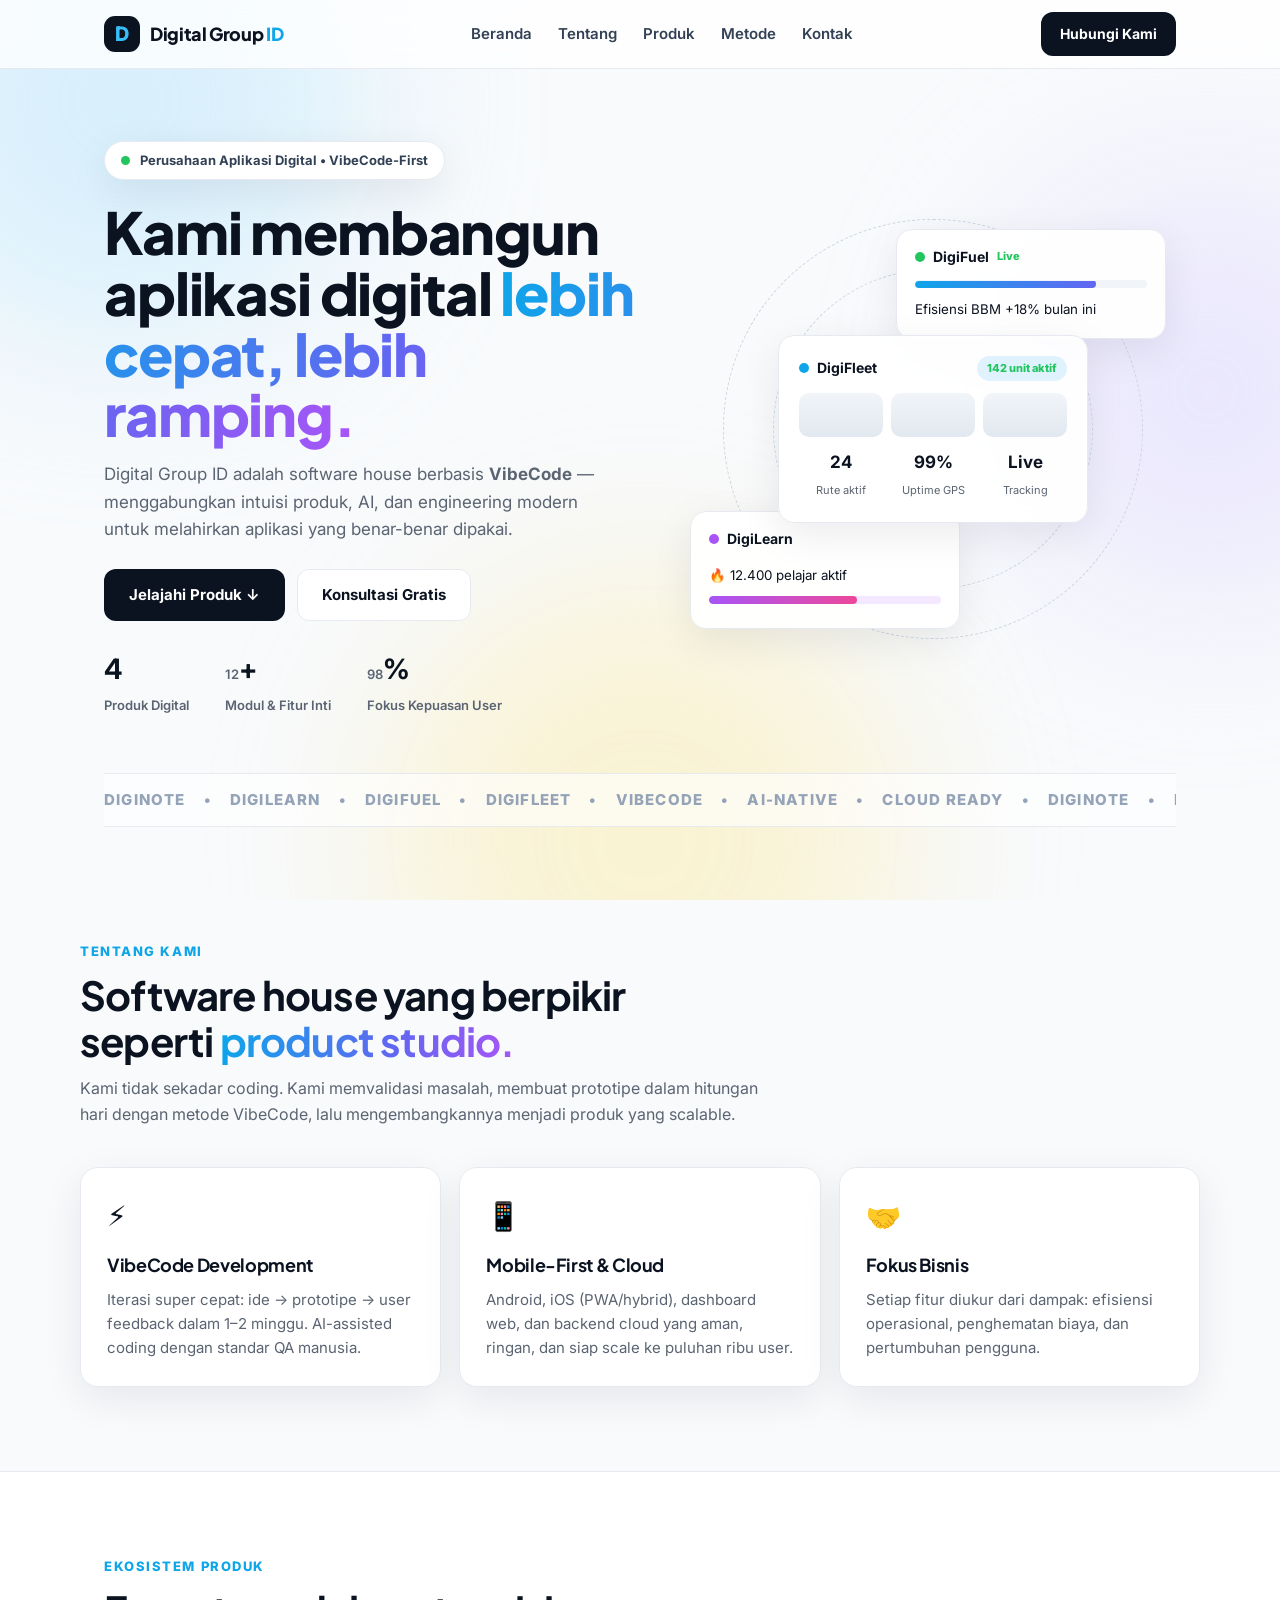
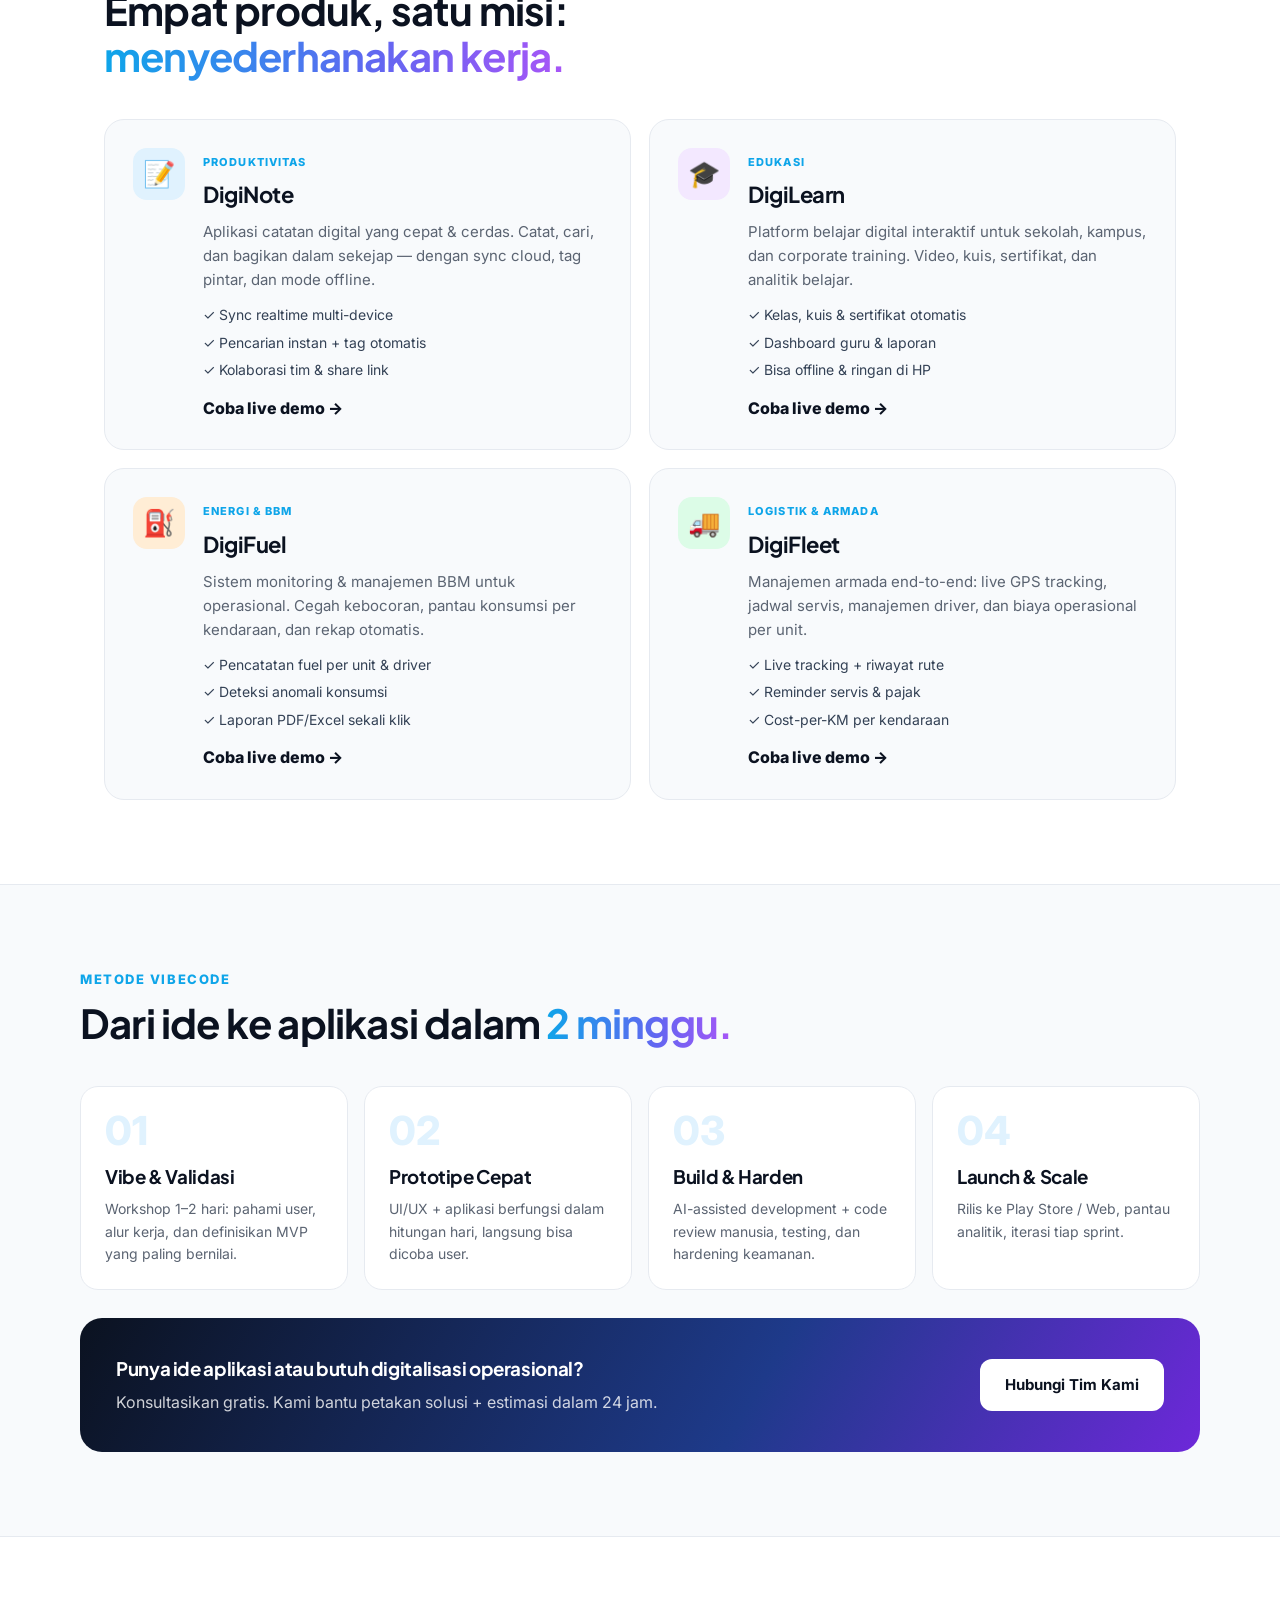
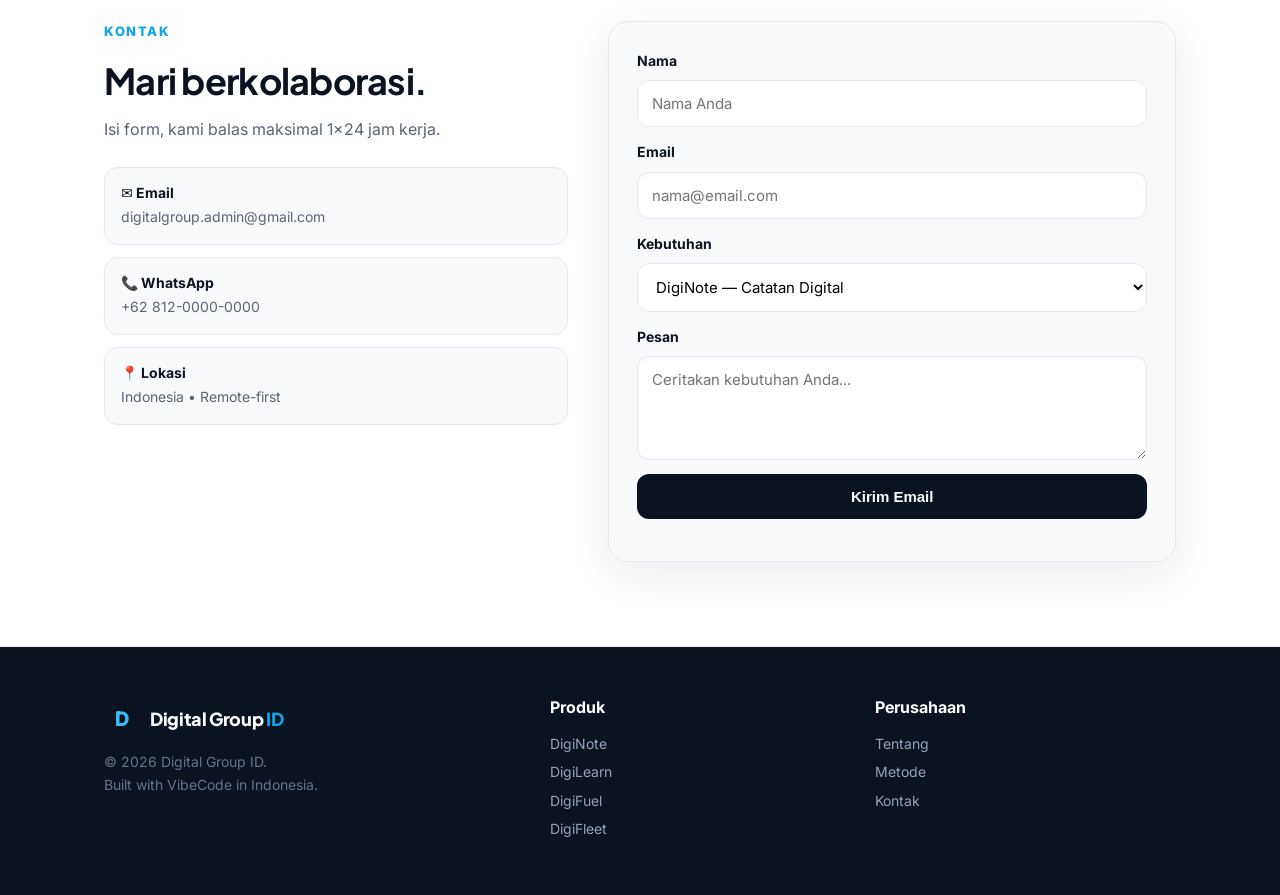
==== commit 6d461a5b: "Merge branch 'main' of https://github.com/adscode24/digital-group-id" ====
--- a/index.html
+++ b/index.html
@@ -145,7 +145,7 @@
     <section class="section container" id="metode">
       <div class="section-head reveal">
         <p class="eyebrow">Metode VibeCode</p>
-        <h2>Dari ide ke aplikasi dalam <span class="gradient">4 langkah.</span></h2>
+        <h2>Dari ide ke aplikasi dalam <span class="gradient">2 minggu.</span></h2>
       </div>
       <div class="steps">
         <div class="step reveal"><span>01</span><h3>Vibe & Validasi</h3><p>Workshop 1–2 hari: pahami user, alur kerja, dan definisikan MVP yang paling bernilai.</p></div>
@@ -167,7 +167,7 @@
           <h2>Mari berkolaborasi.</h2>
           <p class="sub">Isi form, kami balas maksimal 1×24 jam kerja.</p>
           <div class="contact-info">
-            <div><b>✉️ Email</b><span>hello@digitalgroup.id</span></div>
+            <div><b>✉️ Email</b><span>digitalgroup.admin@gmail.com</span></div>
             <div><b>📞 WhatsApp</b><span>+62 812-0000-0000</span></div>
             <div><b>📍 Lokasi</b><span>Indonesia • Remote-first</span></div>
           </div>
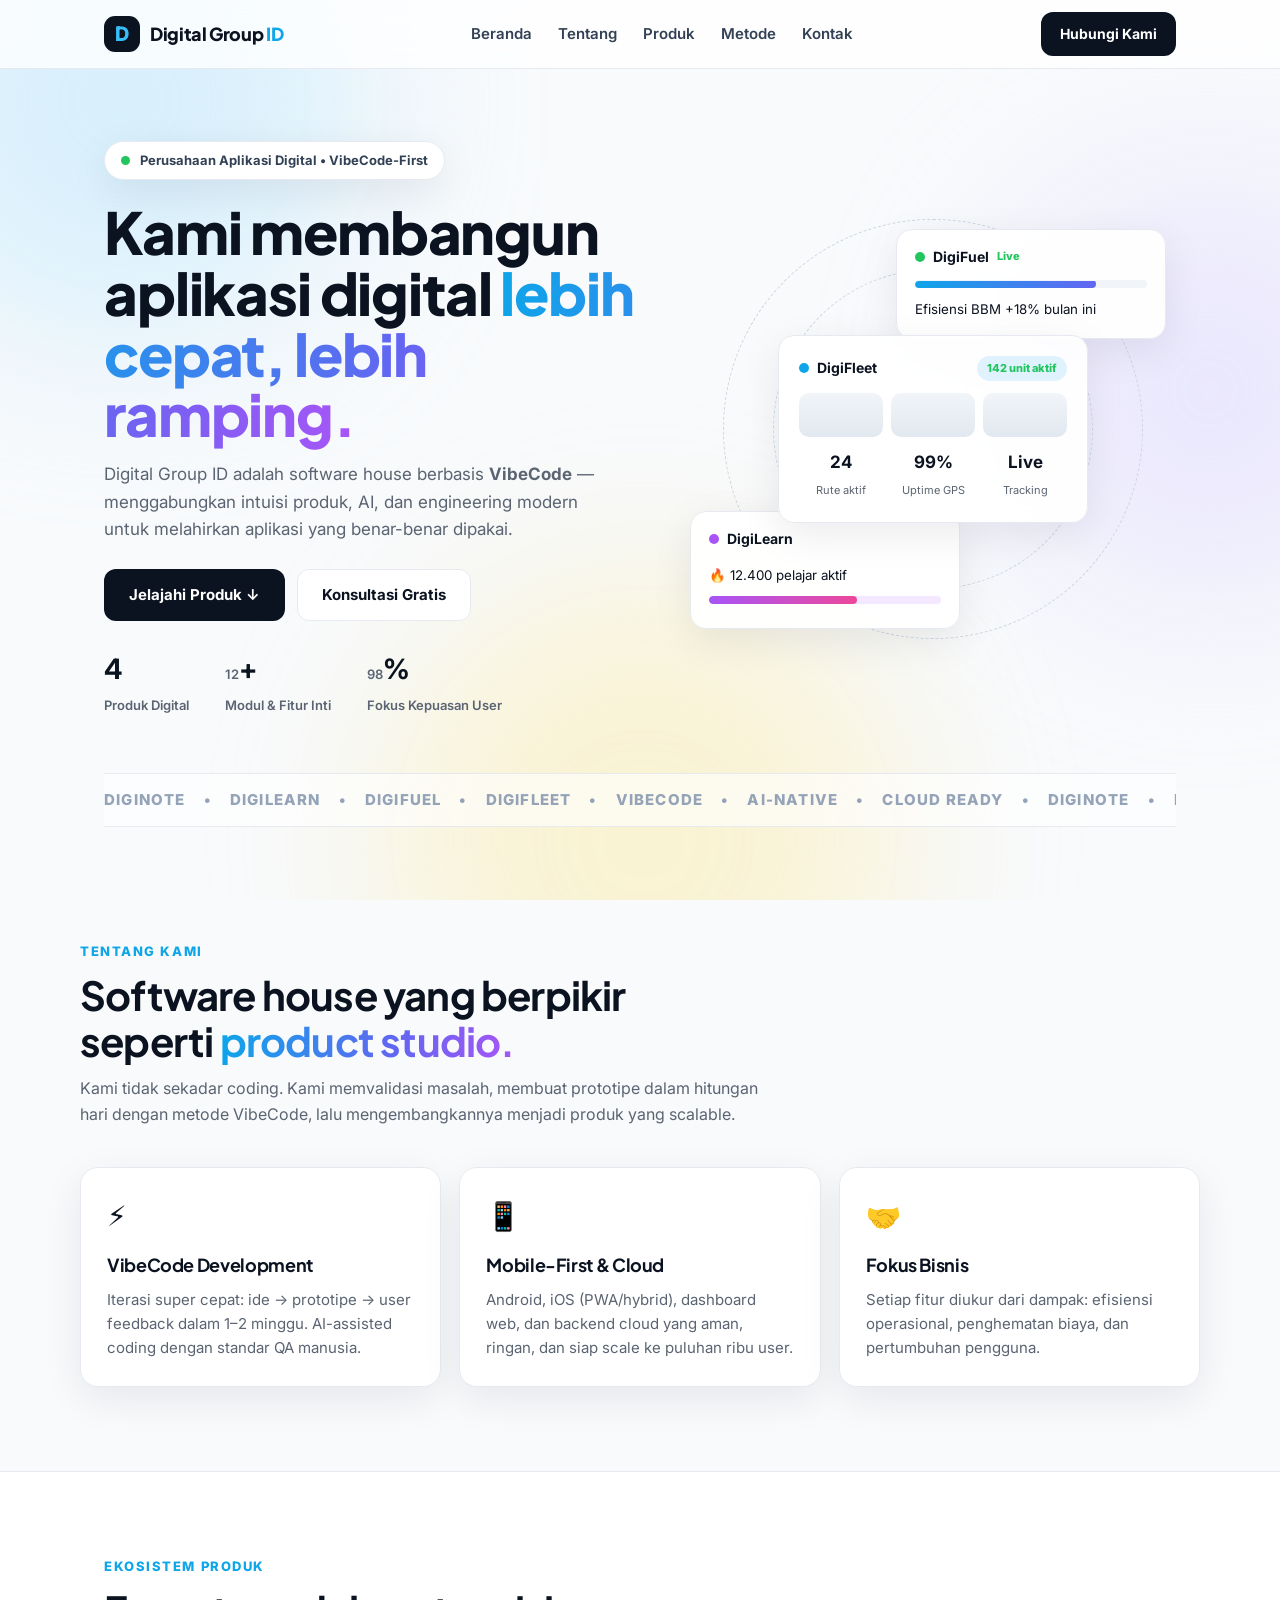
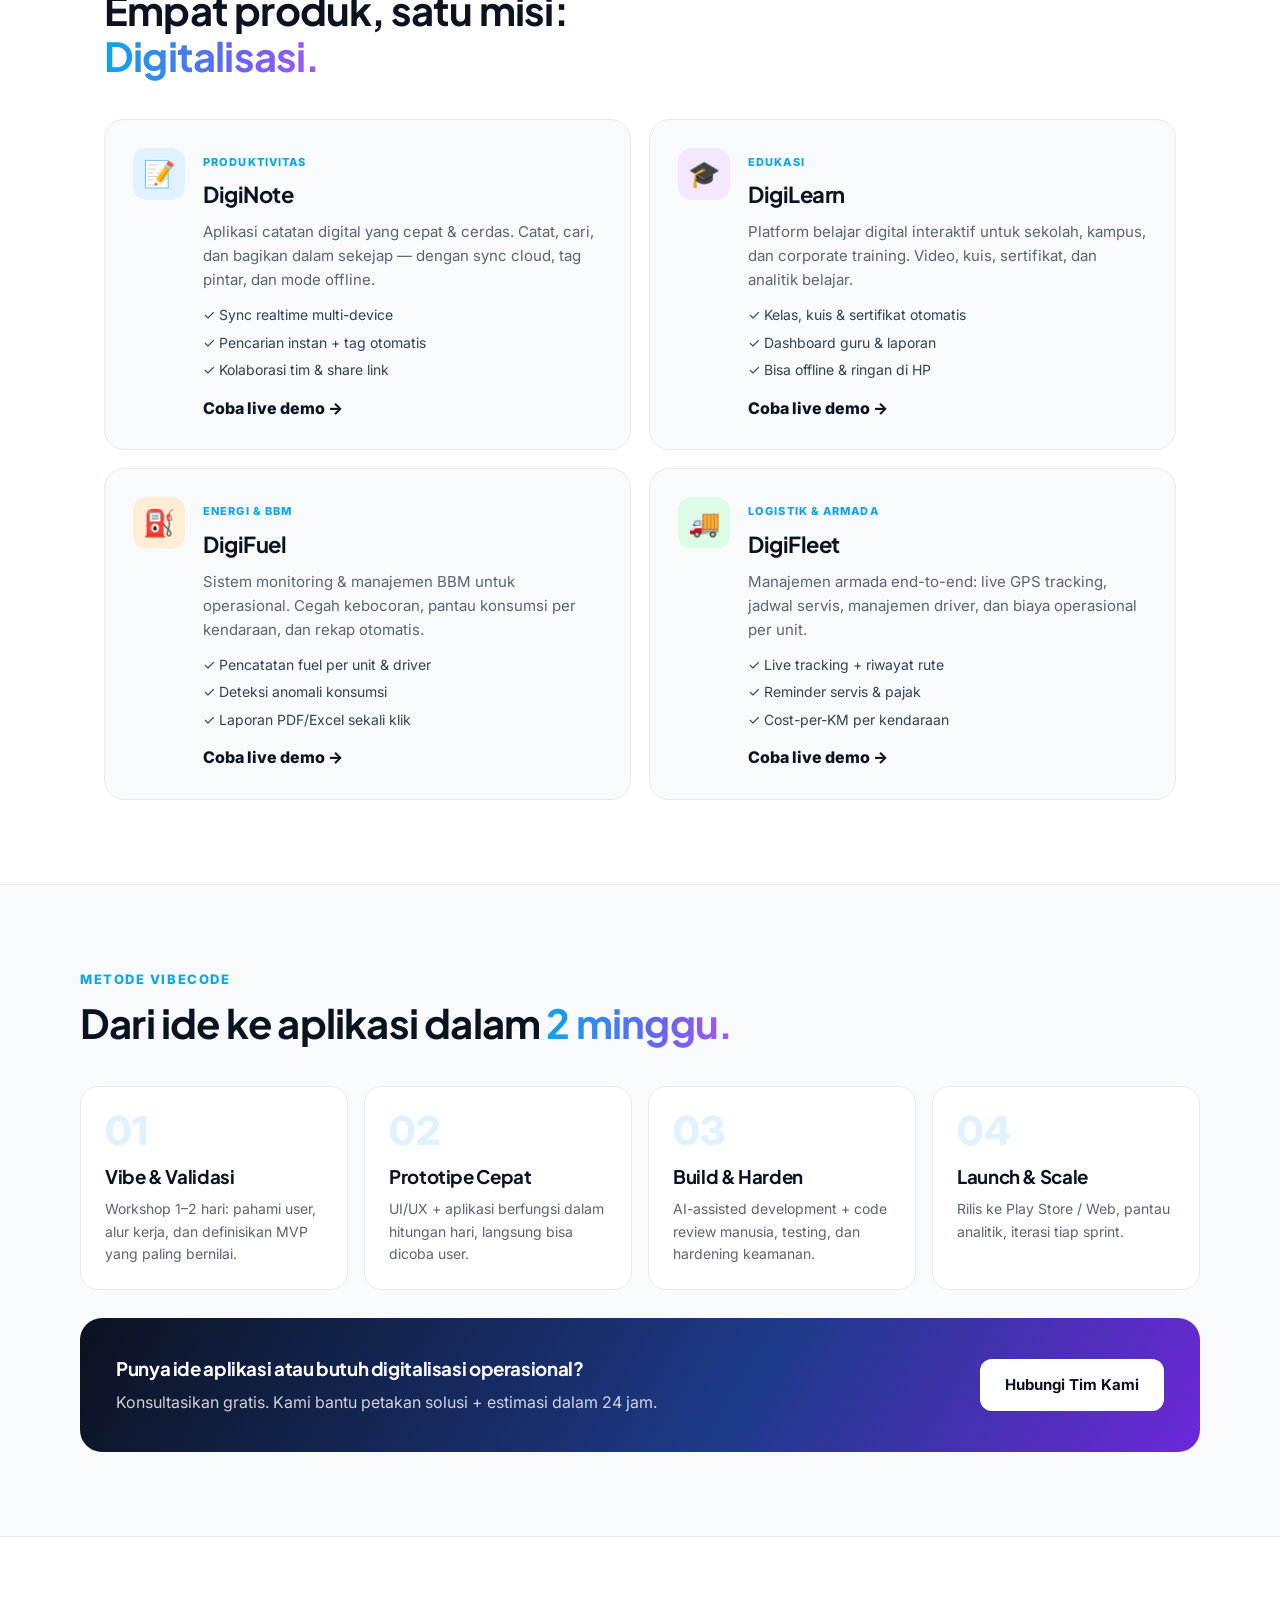
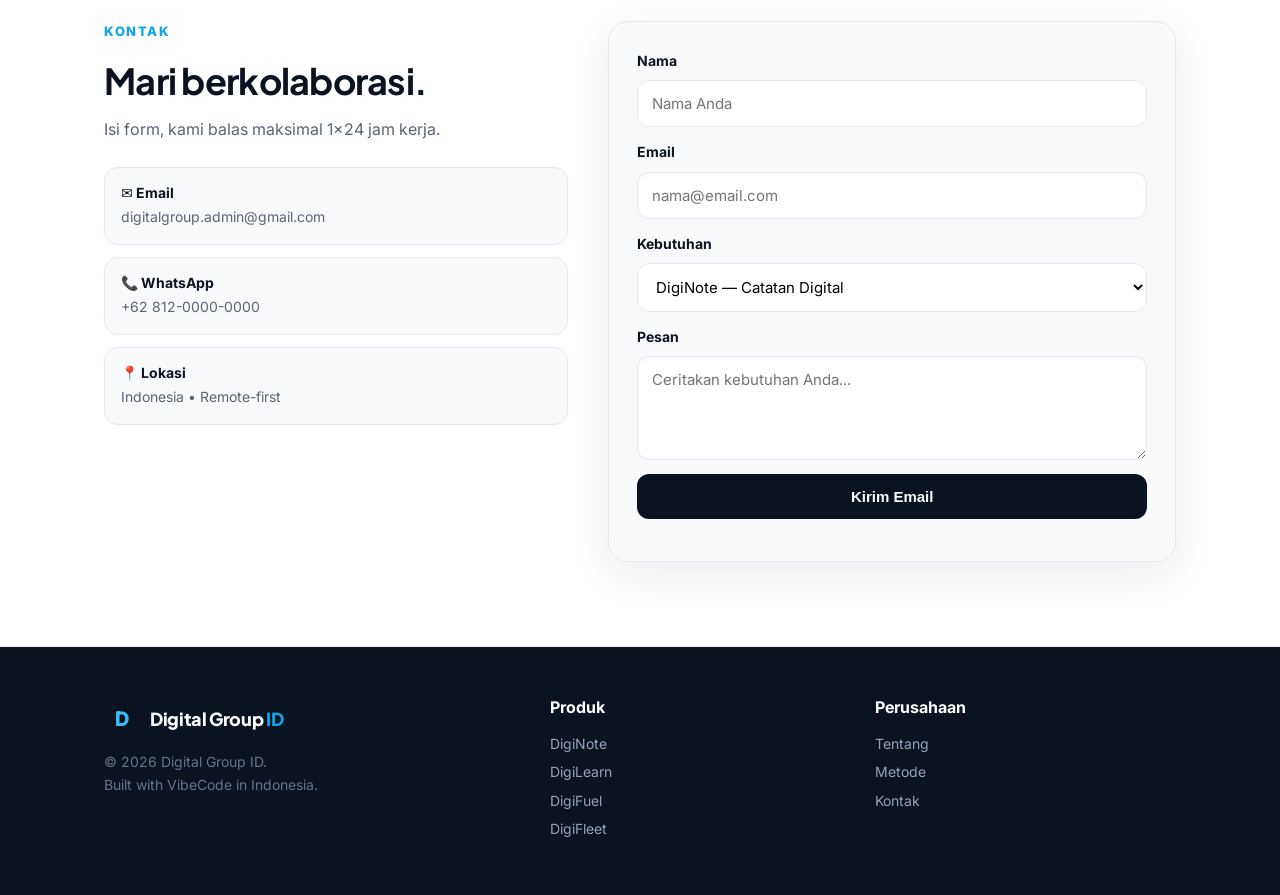
==== commit 723e299f: "index.html" ====
--- a/index.html
+++ b/index.html
@@ -106,7 +106,7 @@
       <div class="container">
         <div class="section-head reveal">
           <p class="eyebrow">Ekosistem Produk</p>
-          <h2>Empat produk, satu misi: <span class="gradient">menyederhanakan kerja.</span></h2>
+          <h2>Empat produk, satu misi: <span class="gradient">Digitalisasi.</span></h2>
         </div>
         <div class="grid-2">
           <article class="product reveal">
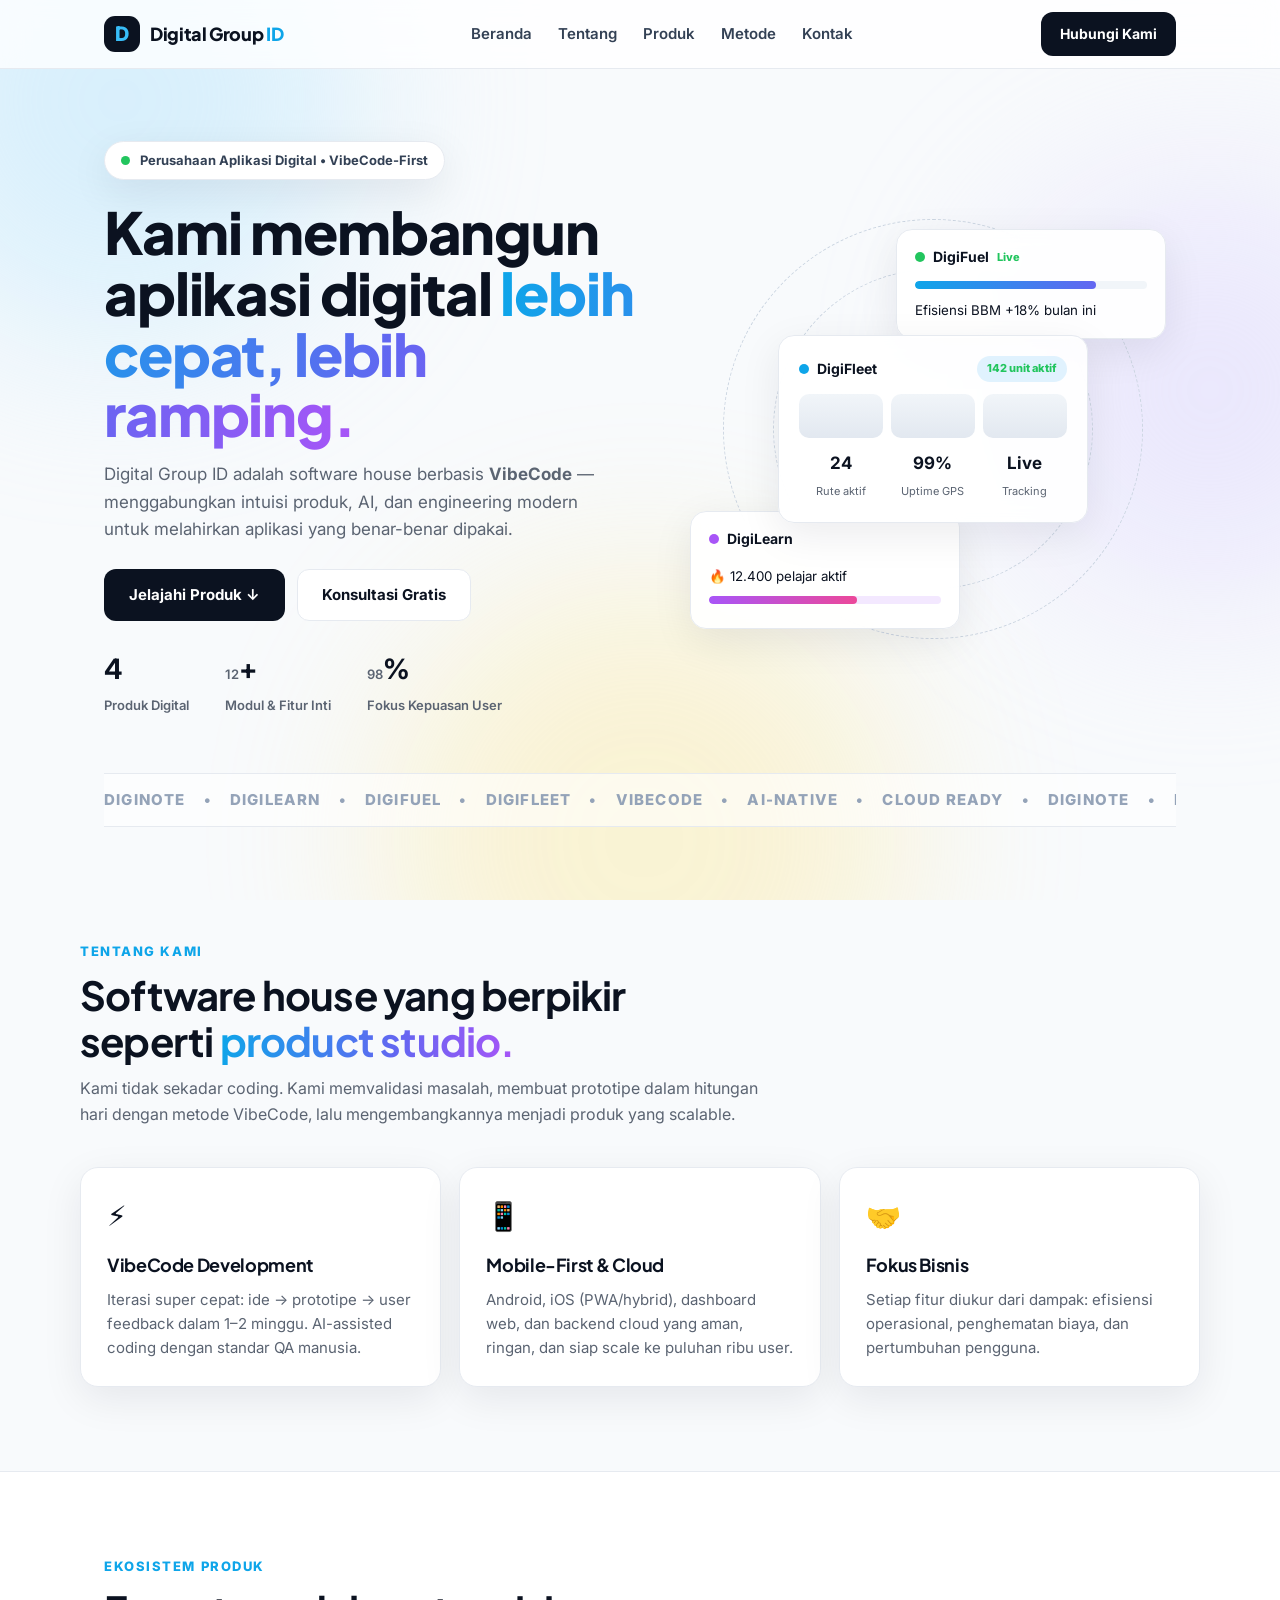
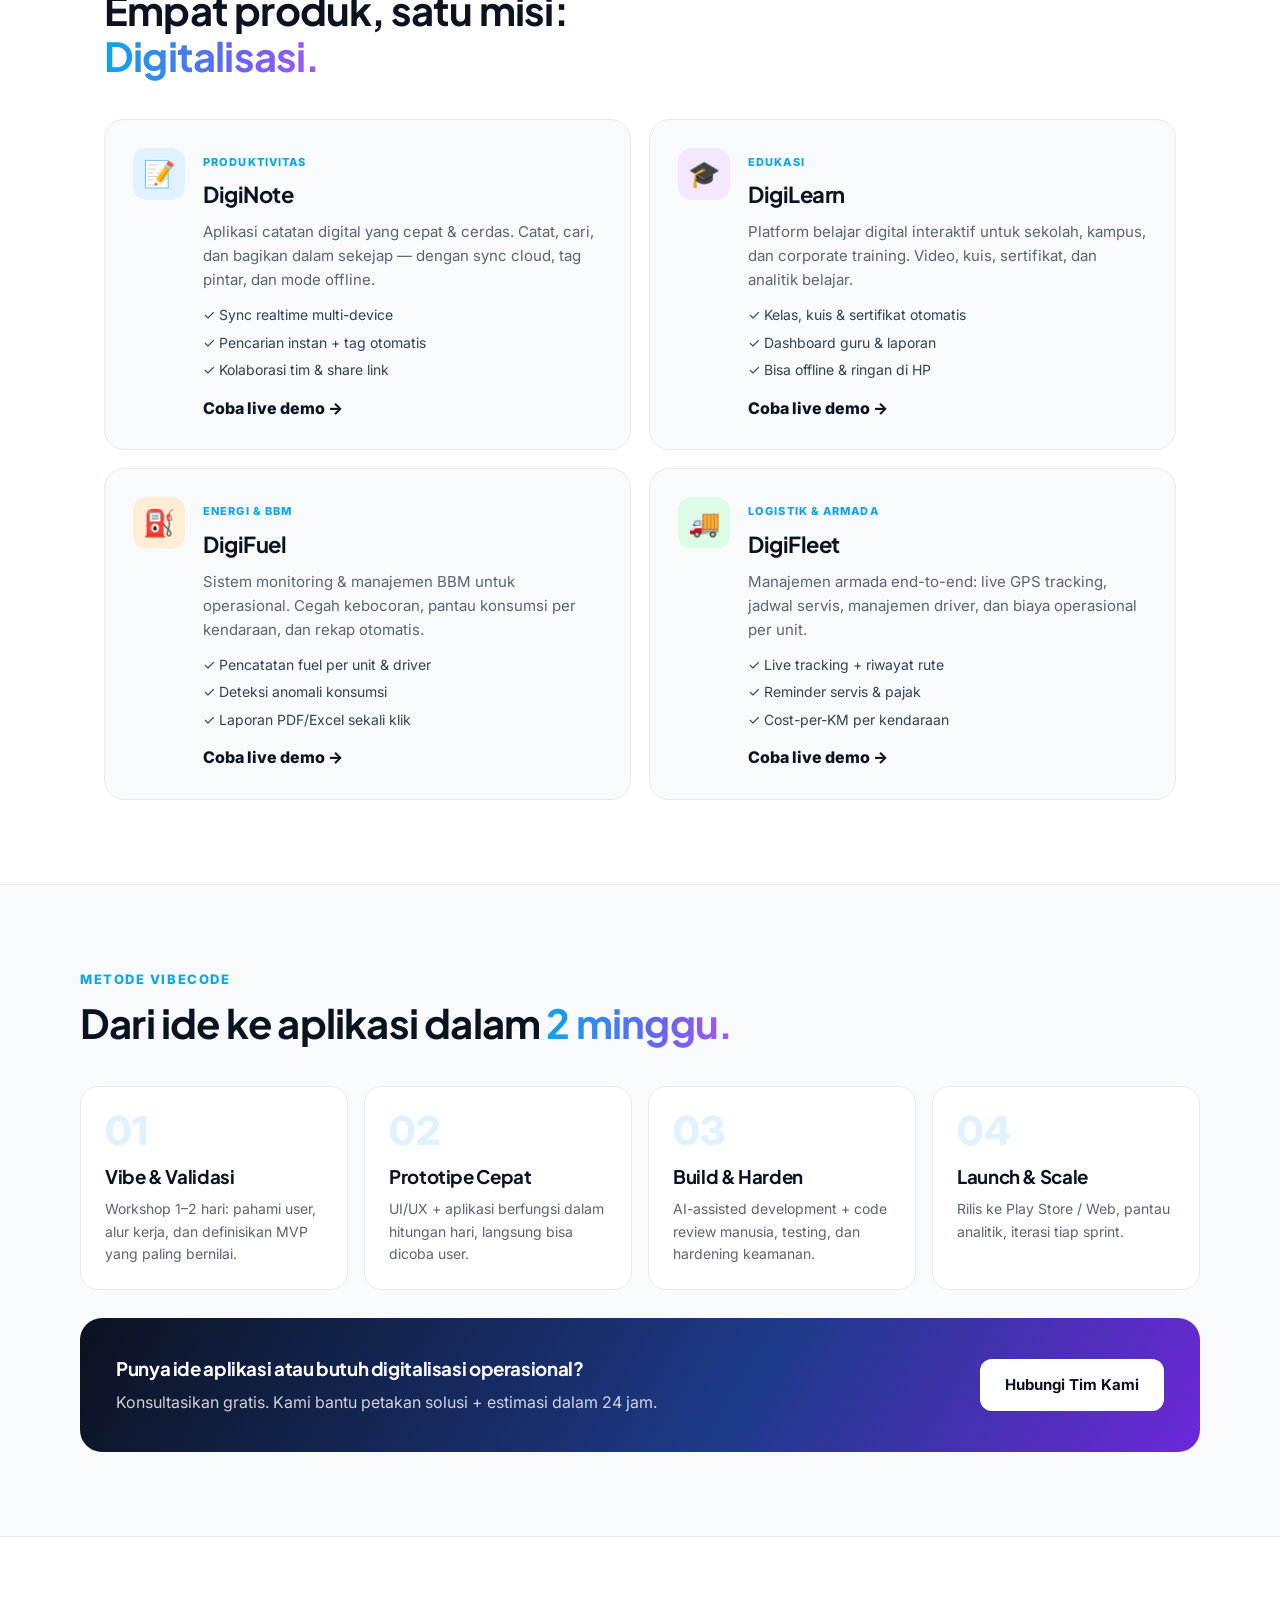
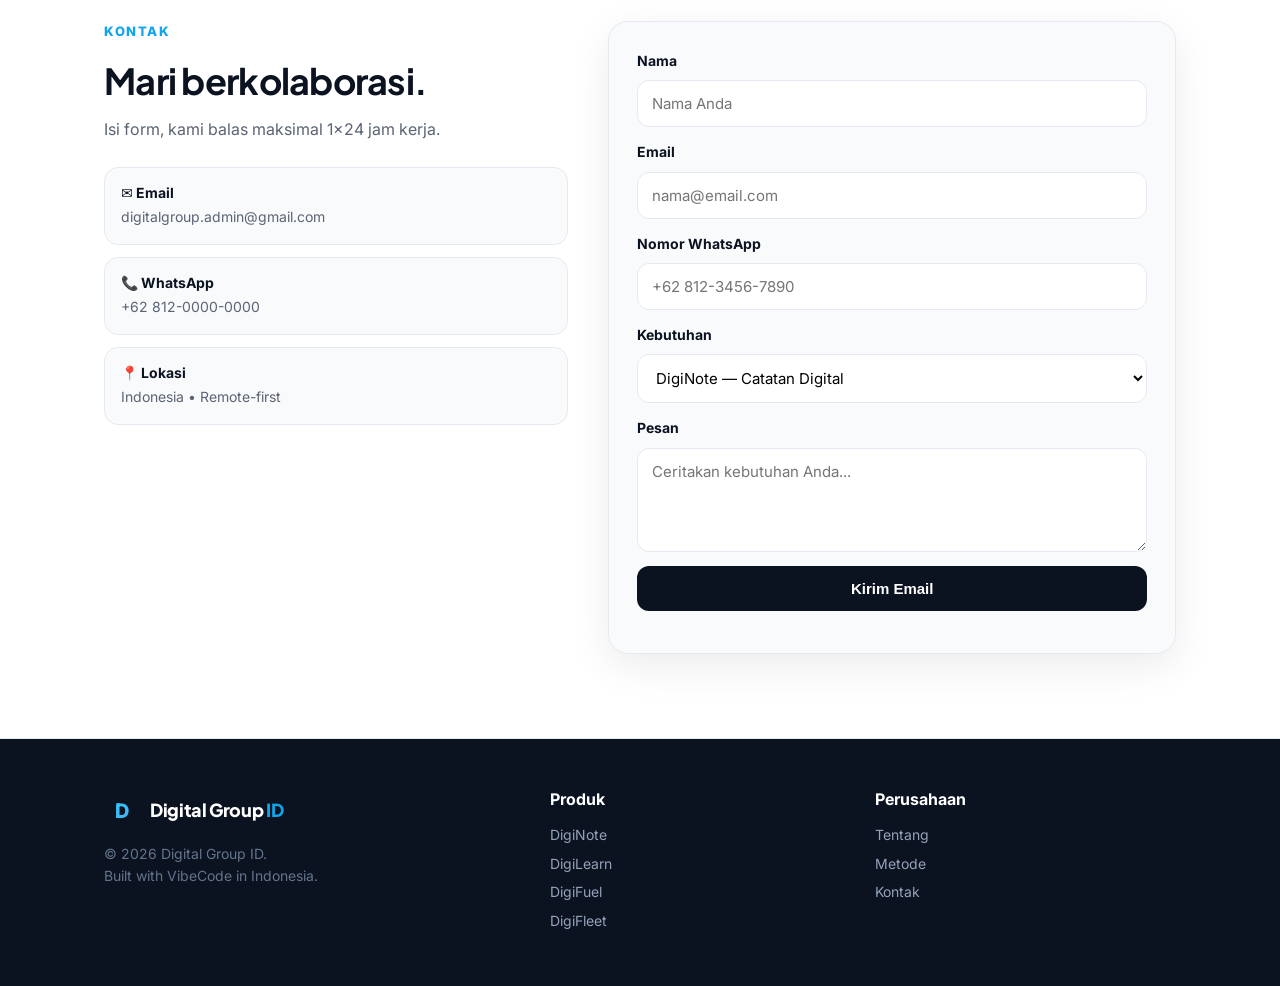
==== commit 10f854a5: "Tambah field nomor WhatsApp visitor di form kontak" ====
--- a/index.html
+++ b/index.html
@@ -175,6 +175,7 @@
         <form class="contact-form reveal d1" id="contactForm">
           <label>Nama<input type="text" name="nama" placeholder="Nama Anda" required></label>
           <label>Email<input type="email" name="email" placeholder="nama@email.com" required></label>
+          <label>Nomor WhatsApp<input type="tel" name="wa" placeholder="+62 812-3456-7890" inputmode="tel"></label>
           <label>Kebutuhan<select name="kebutuhan"><option>DigiNote — Catatan Digital</option><option>DigiLearn — Platform Belajar</option><option>DigiFuel — Manajemen BBM</option><option>DigiFleet — Manajemen Armada</option><option>Jasa Pembuatan Aplikasi Custom</option></select></label>
           <label>Pesan<textarea name="pesan" rows="4" placeholder="Ceritakan kebutuhan Anda..." required></textarea></label>
           <button type="submit" class="btn btn-primary">Kirim Email</button>
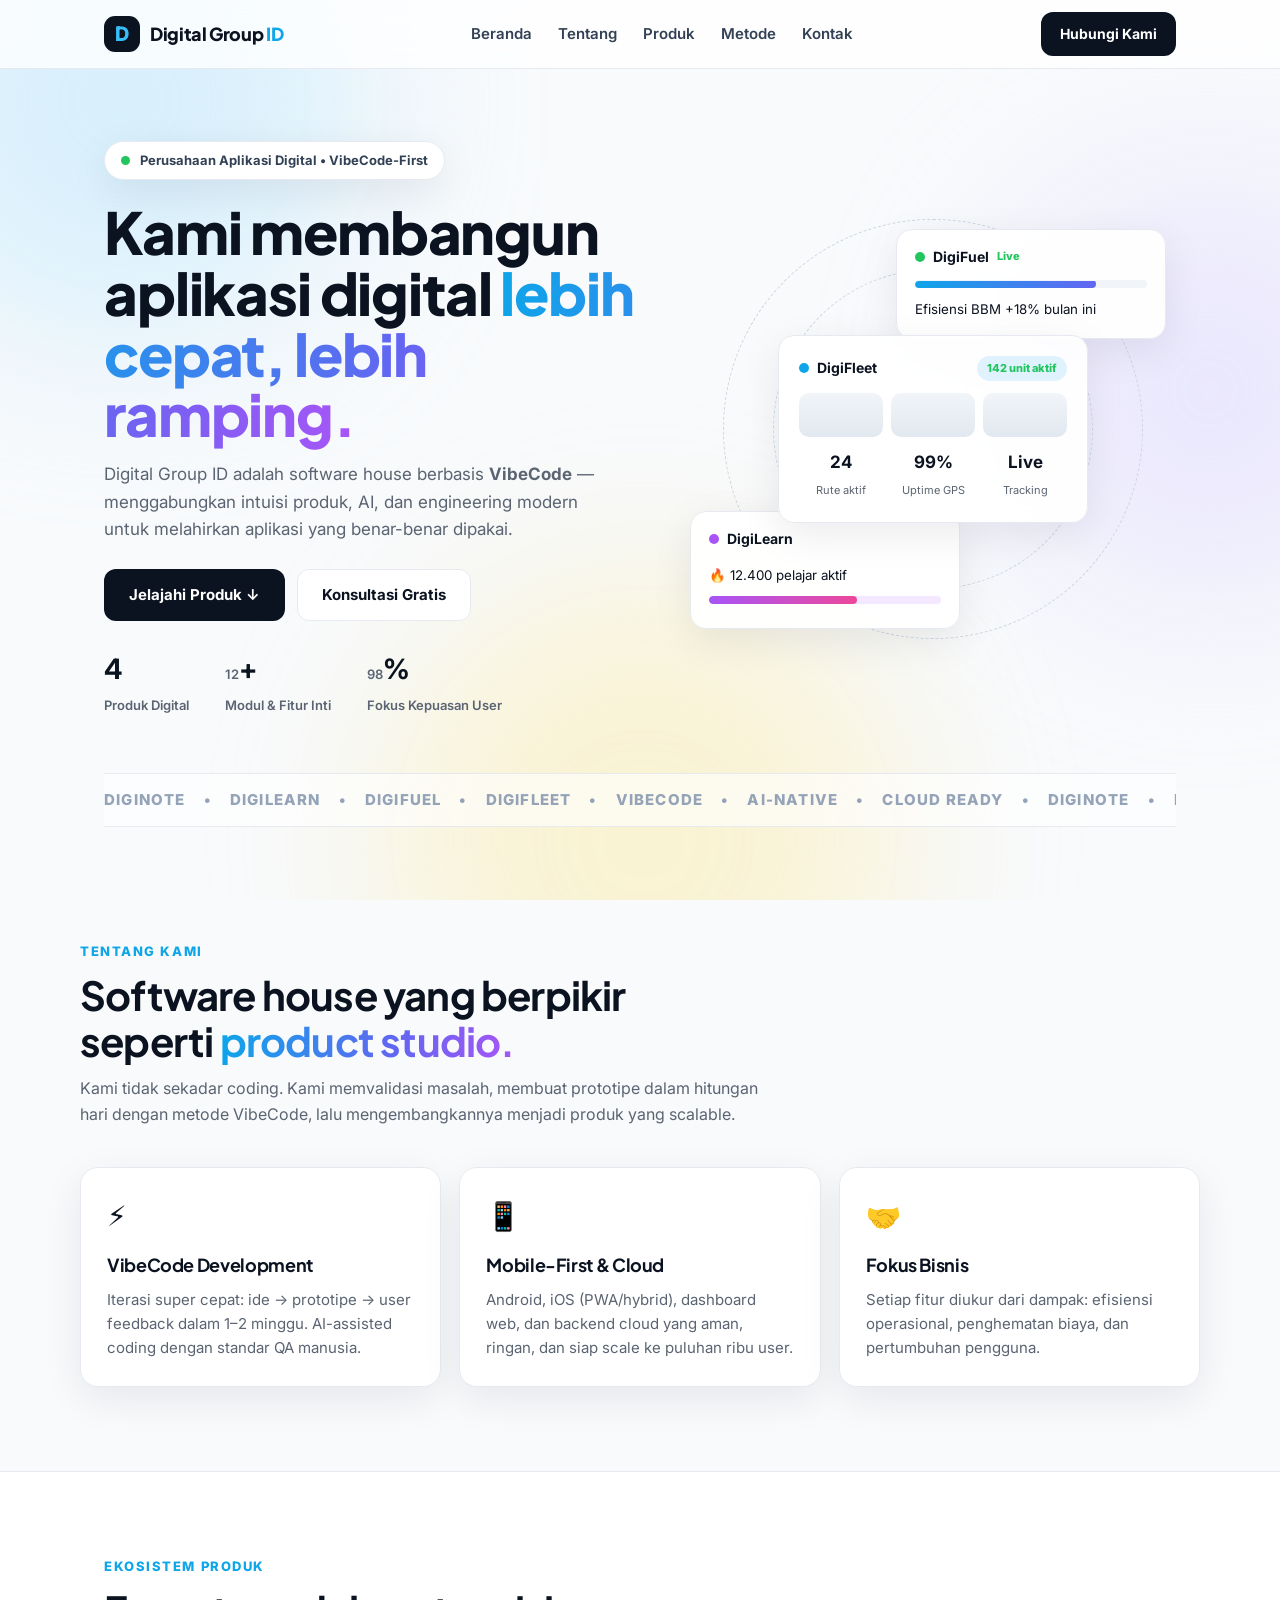
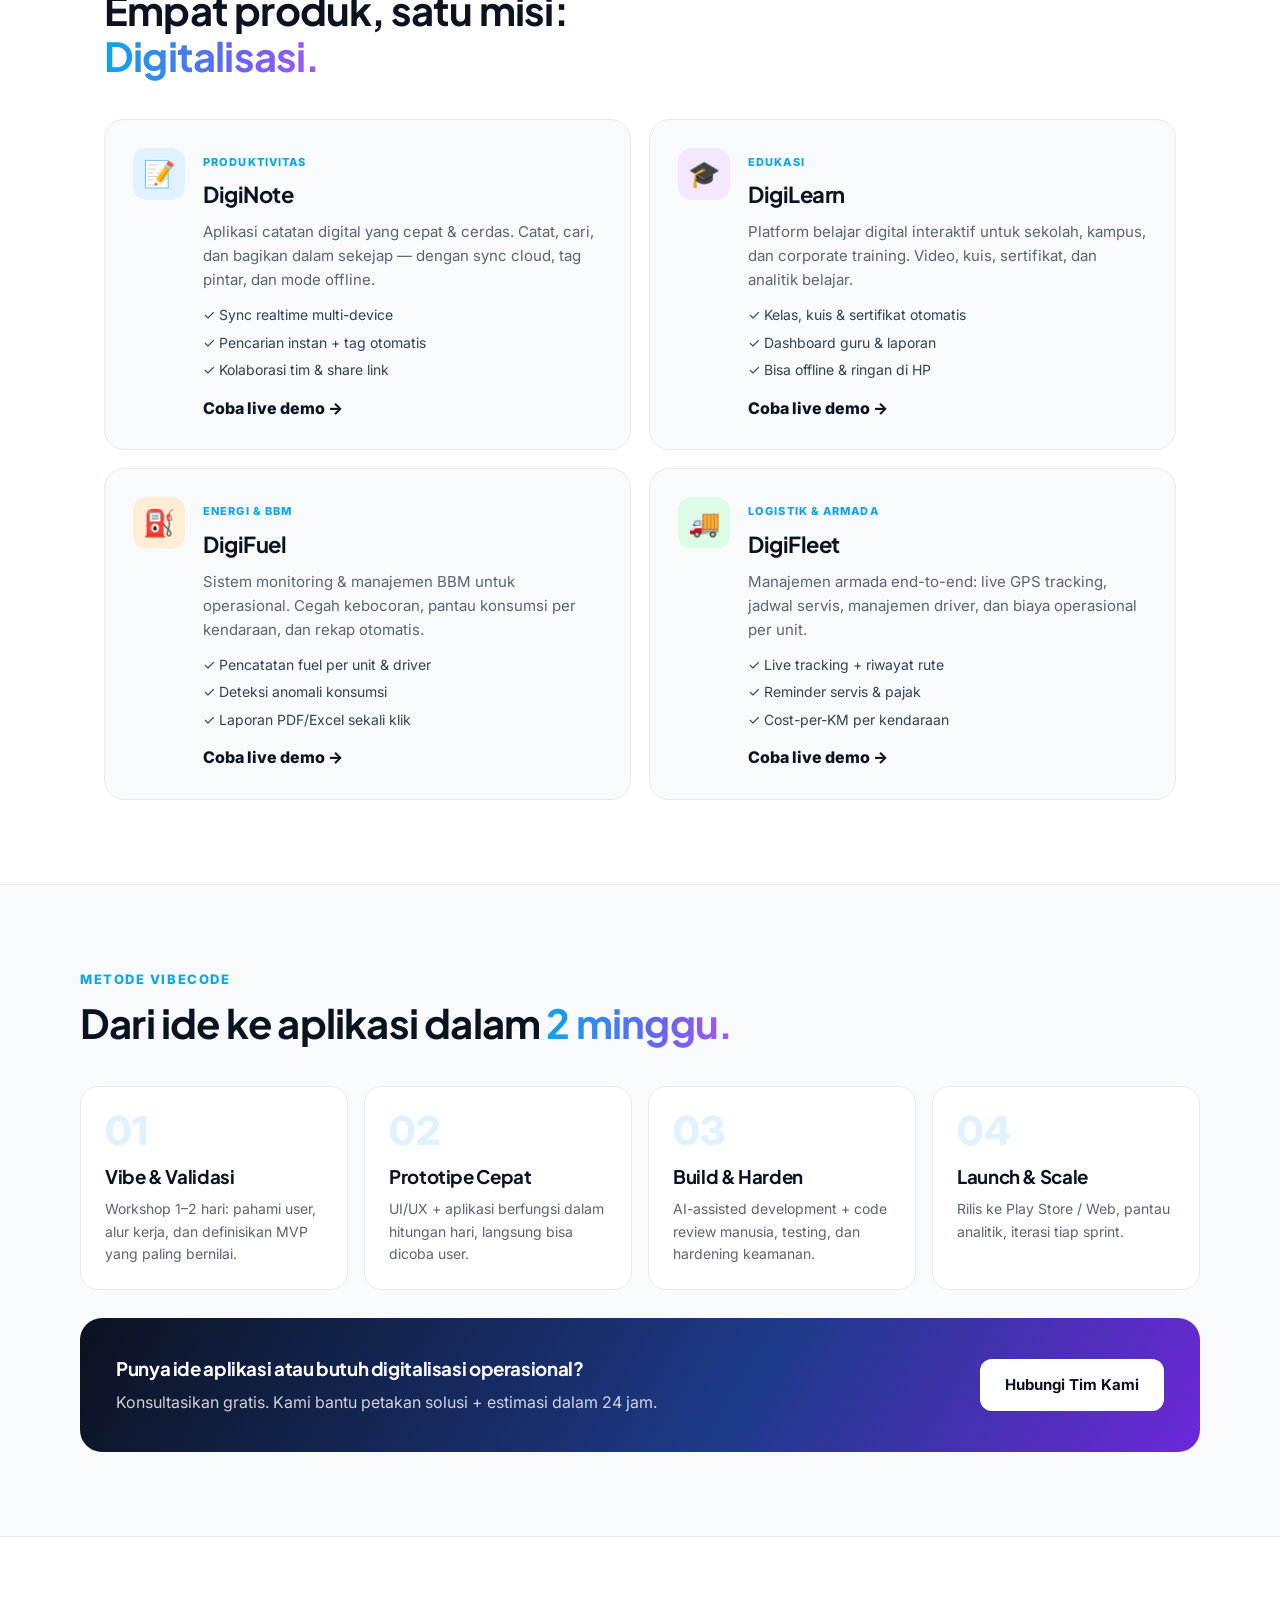
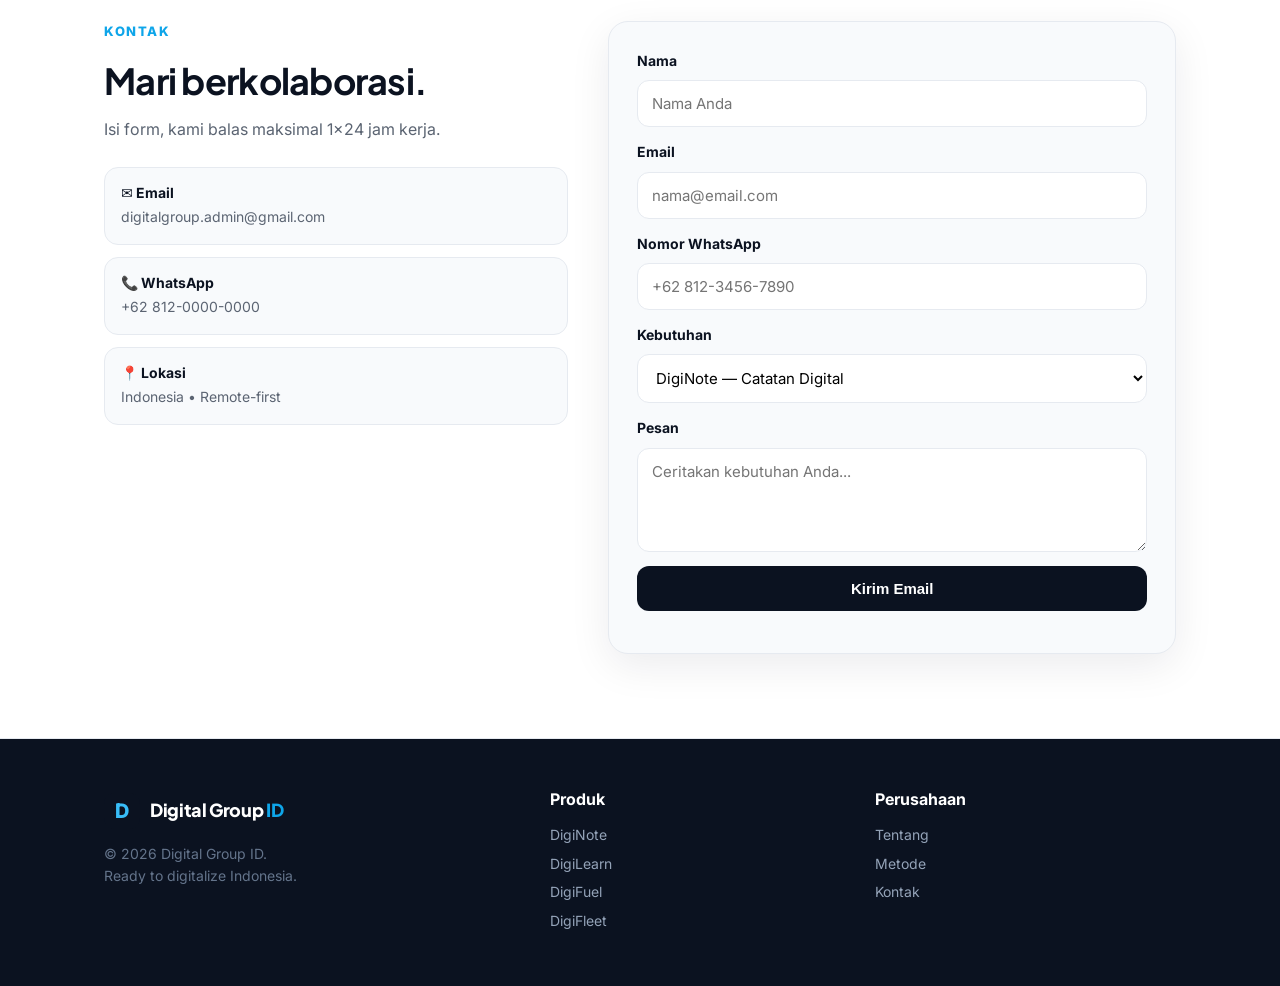
==== commit 0fac545e: "index.html" ====
--- a/index.html
+++ b/index.html
@@ -188,7 +188,7 @@
   <footer>
     <div class="container footer-grid">
       <div><a href="#beranda" class="brand"><span class="brand-mark">D</span><span class="brand-text">Digital Group <em>ID</em></span></a>
-      <p>© 2026 Digital Group ID.<br>Built with VibeCode in Indonesia.</p></div>
+      <p>© 2026 Digital Group ID.<br>Ready to digitalize Indonesia.</p></div>
       <div><b>Produk</b><a href="#produk">DigiNote</a><a href="#produk">DigiLearn</a><a href="#produk">DigiFuel</a><a href="#produk">DigiFleet</a></div>
       <div><b>Perusahaan</b><a href="#tentang">Tentang</a><a href="#metode">Metode</a><a href="#kontak">Kontak</a></div>
     </div>
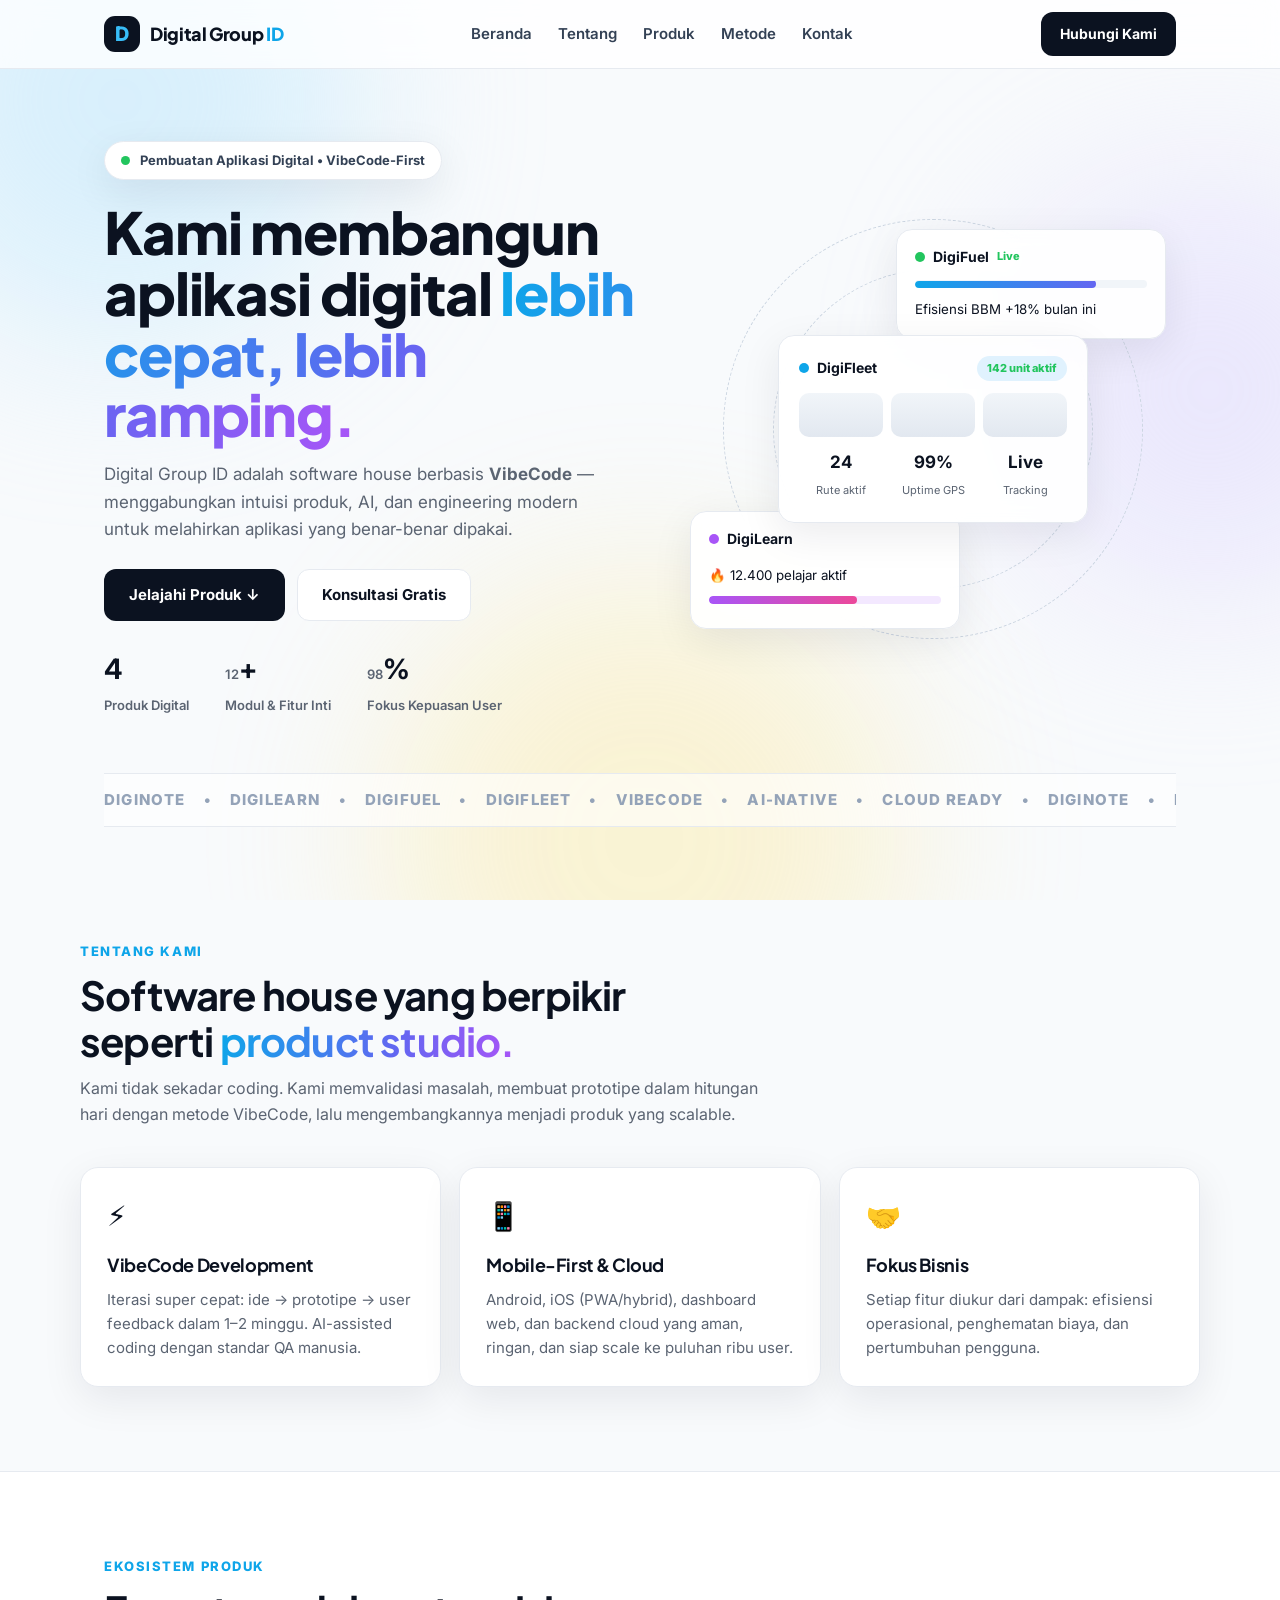
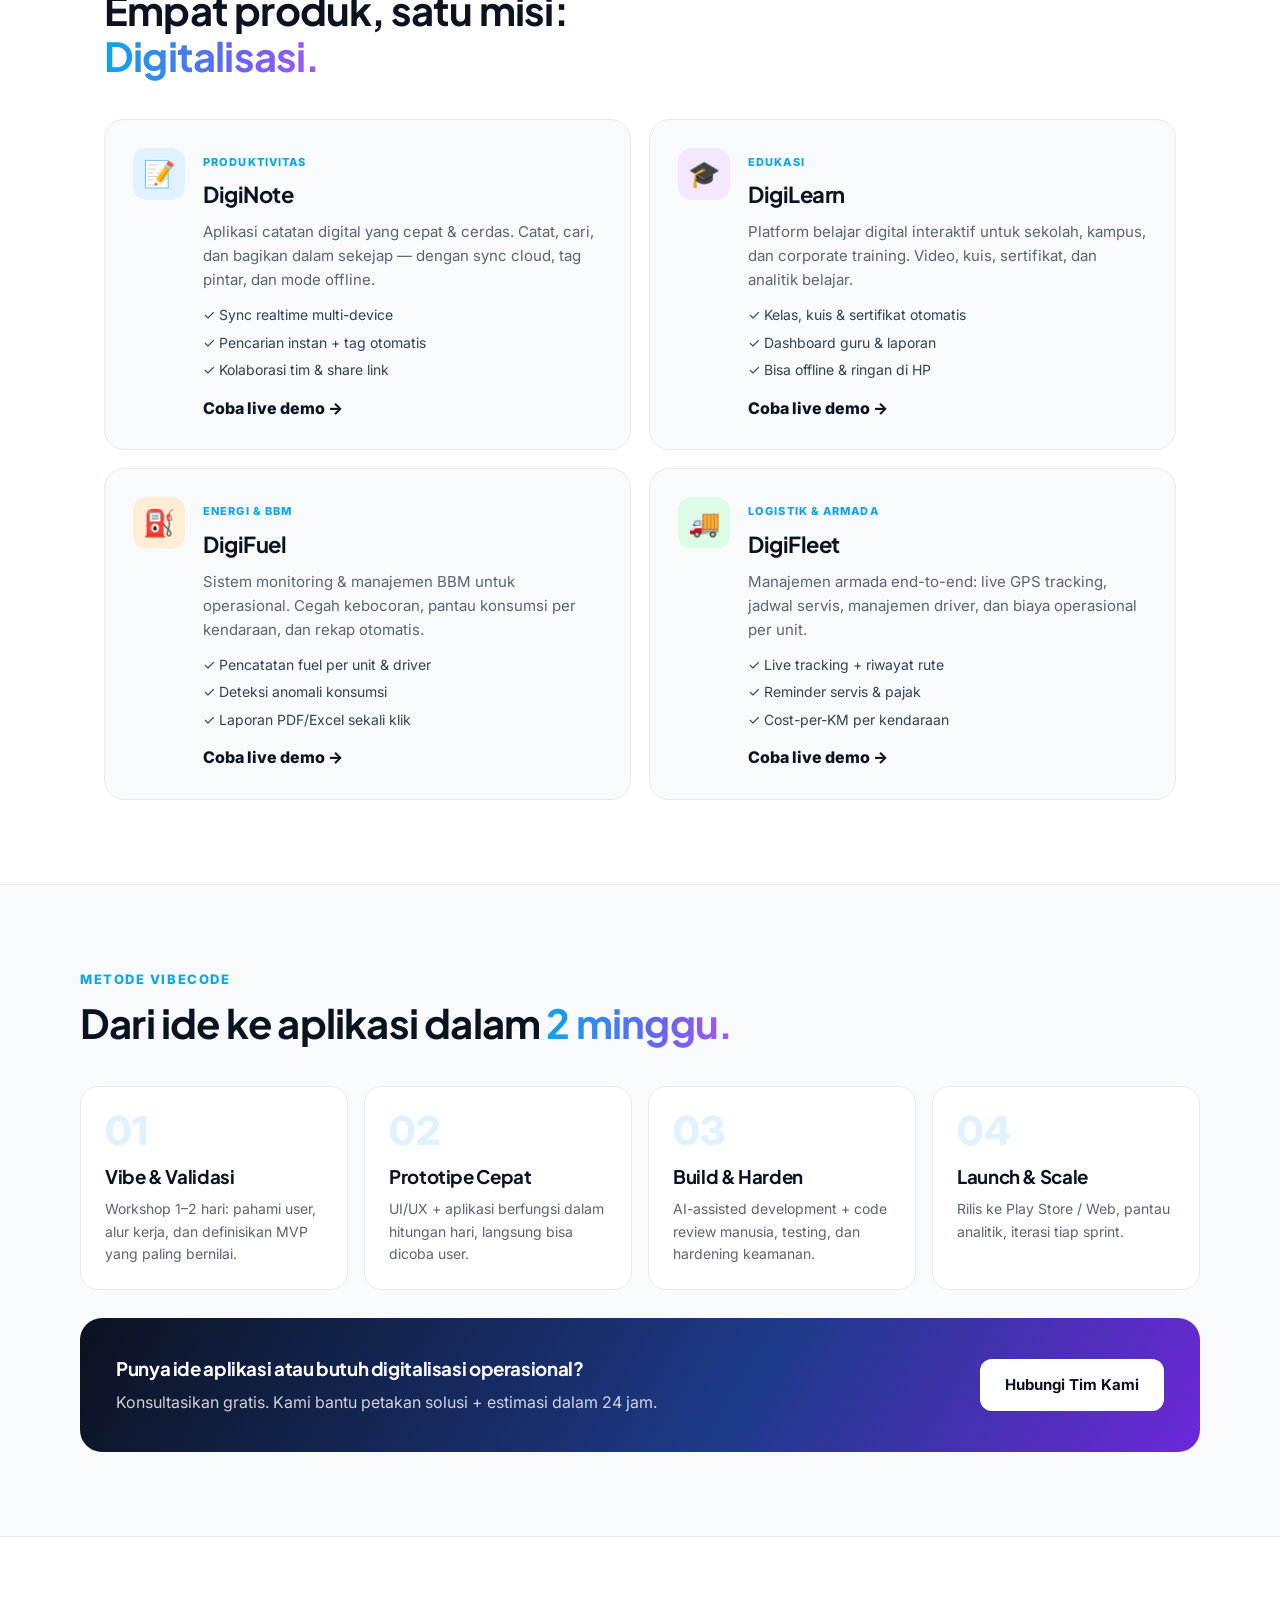
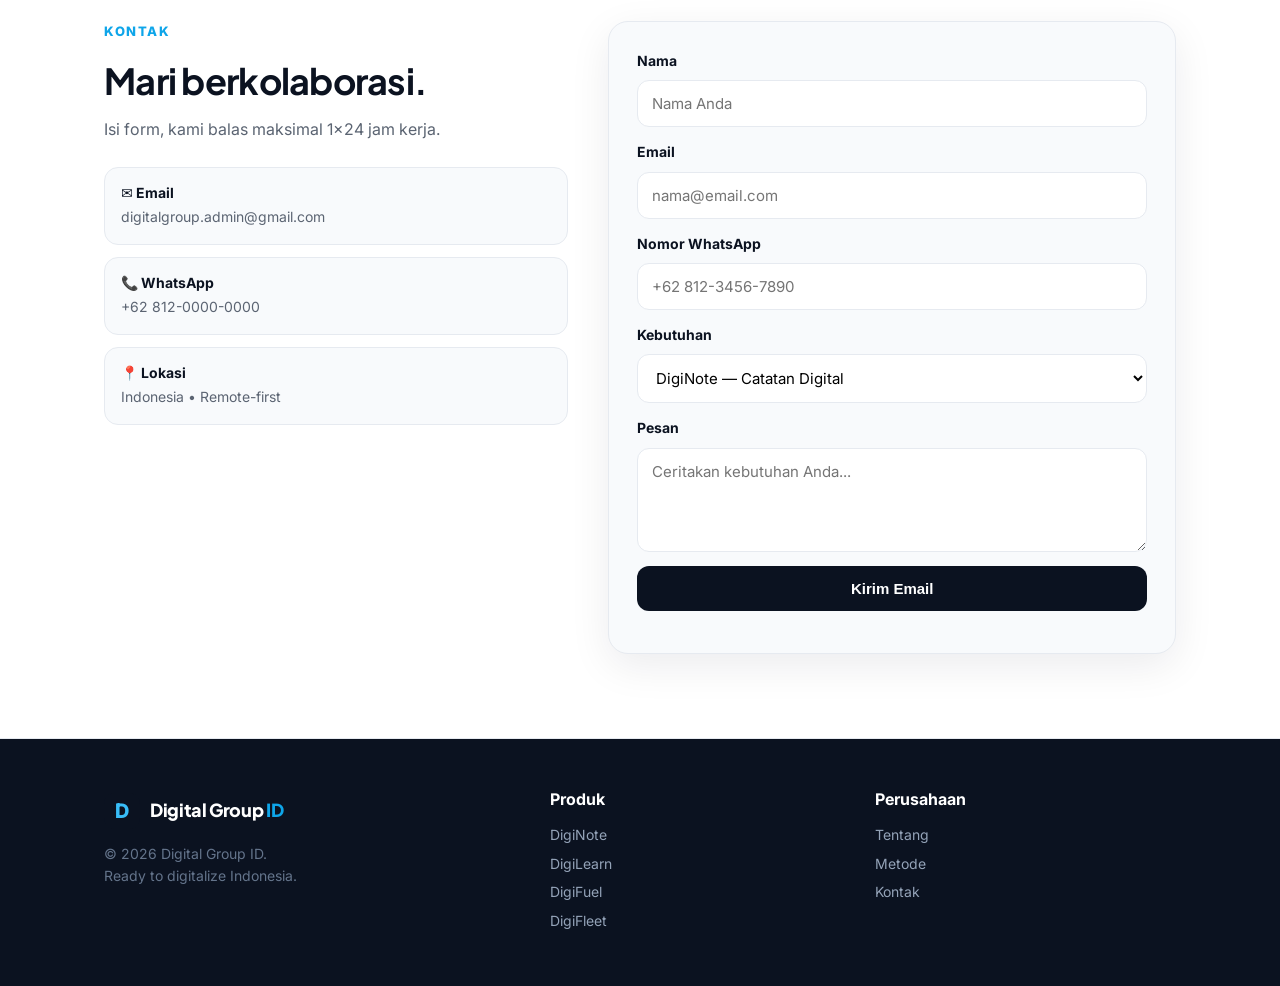
==== commit 1d2a4e1b: "index.html" ====
--- a/index.html
+++ b/index.html
@@ -40,7 +40,7 @@
     <section class="hero container" id="beranda">
       <div class="hero-grid">
         <div class="hero-copy">
-          <div class="badge reveal"><span class="pulse"></span> Perusahaan Aplikasi Digital • VibeCode-First</div>
+          <div class="badge reveal"><span class="pulse"></span> Pembuatan Aplikasi Digital • VibeCode-First</div>
           <h1 class="reveal d1">Kami membangun aplikasi digital <span class="gradient">lebih cepat, lebih ramping.</span></h1>
           <p class="lead reveal d2">Digital Group ID adalah software house berbasis <strong>VibeCode</strong> — menggabungkan intuisi produk, AI, dan engineering modern untuk melahirkan aplikasi yang benar-benar dipakai.</p>
           <div class="hero-cta reveal d3">
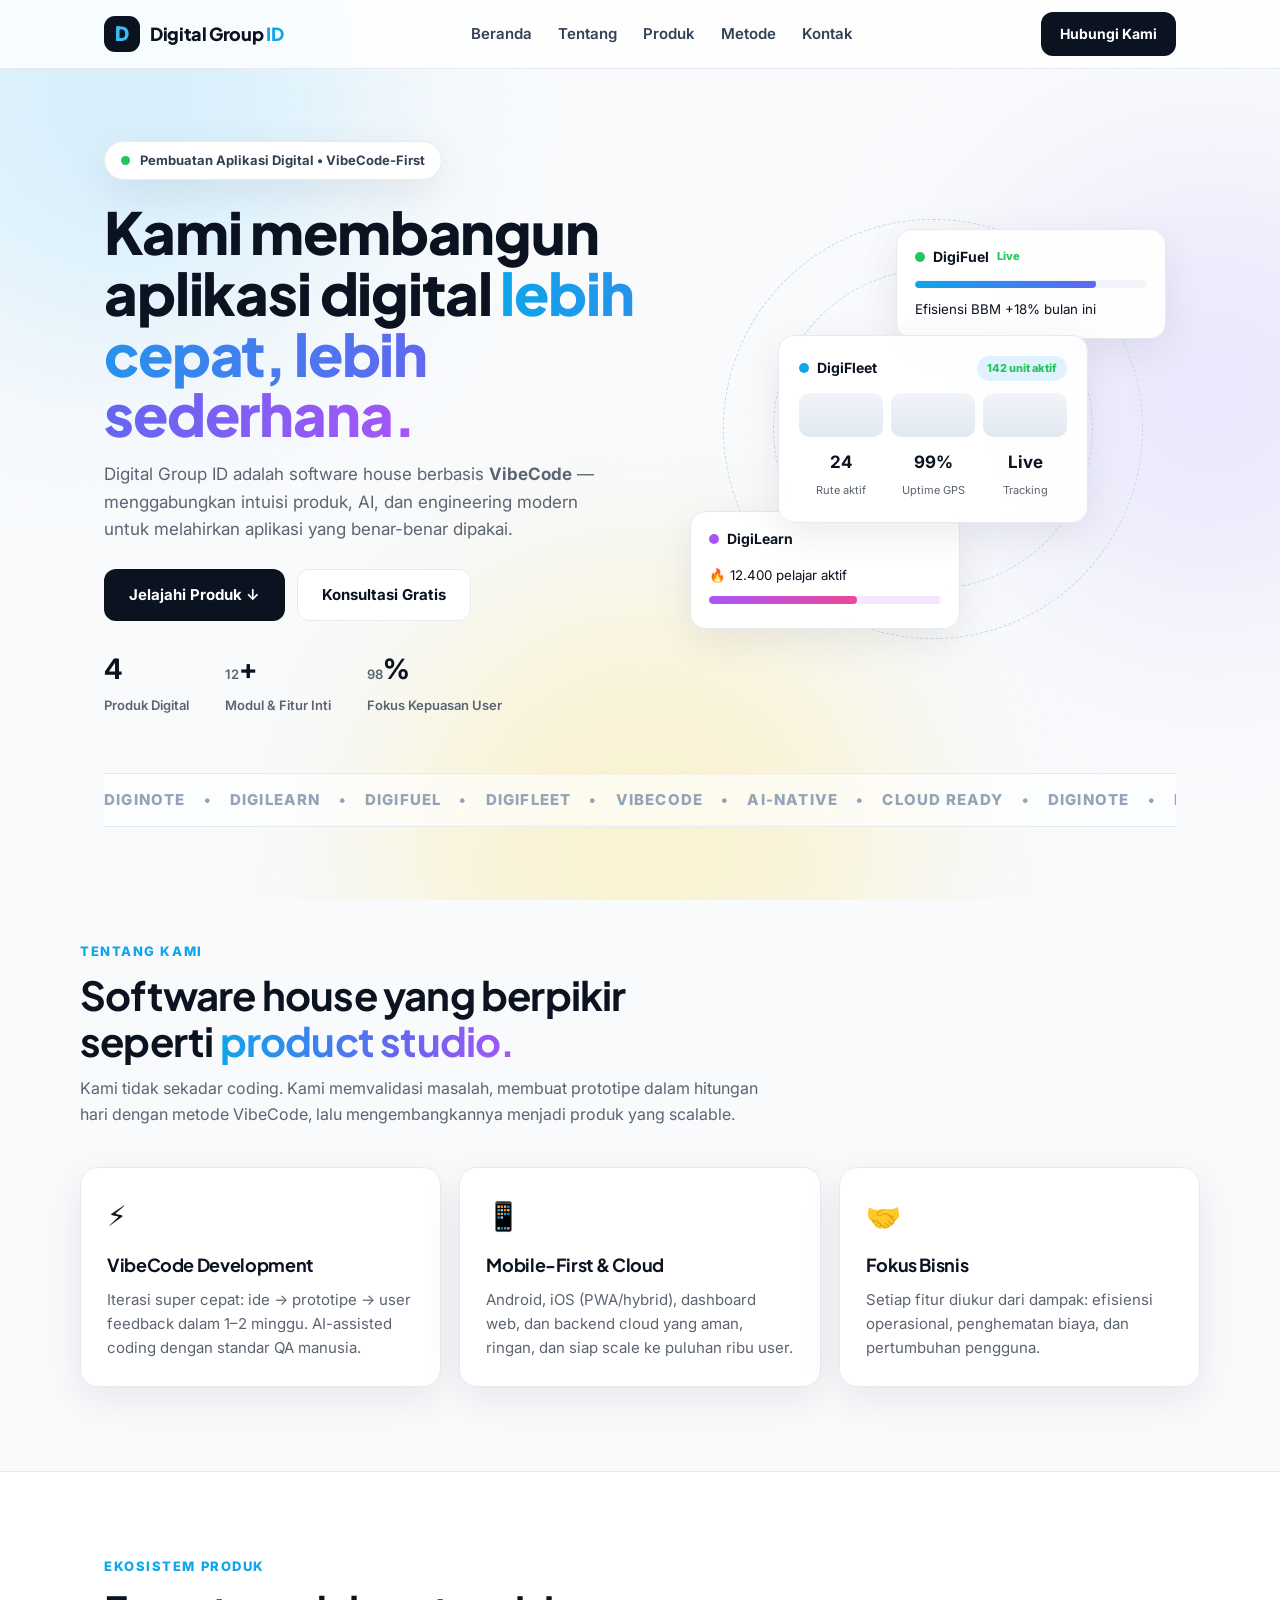
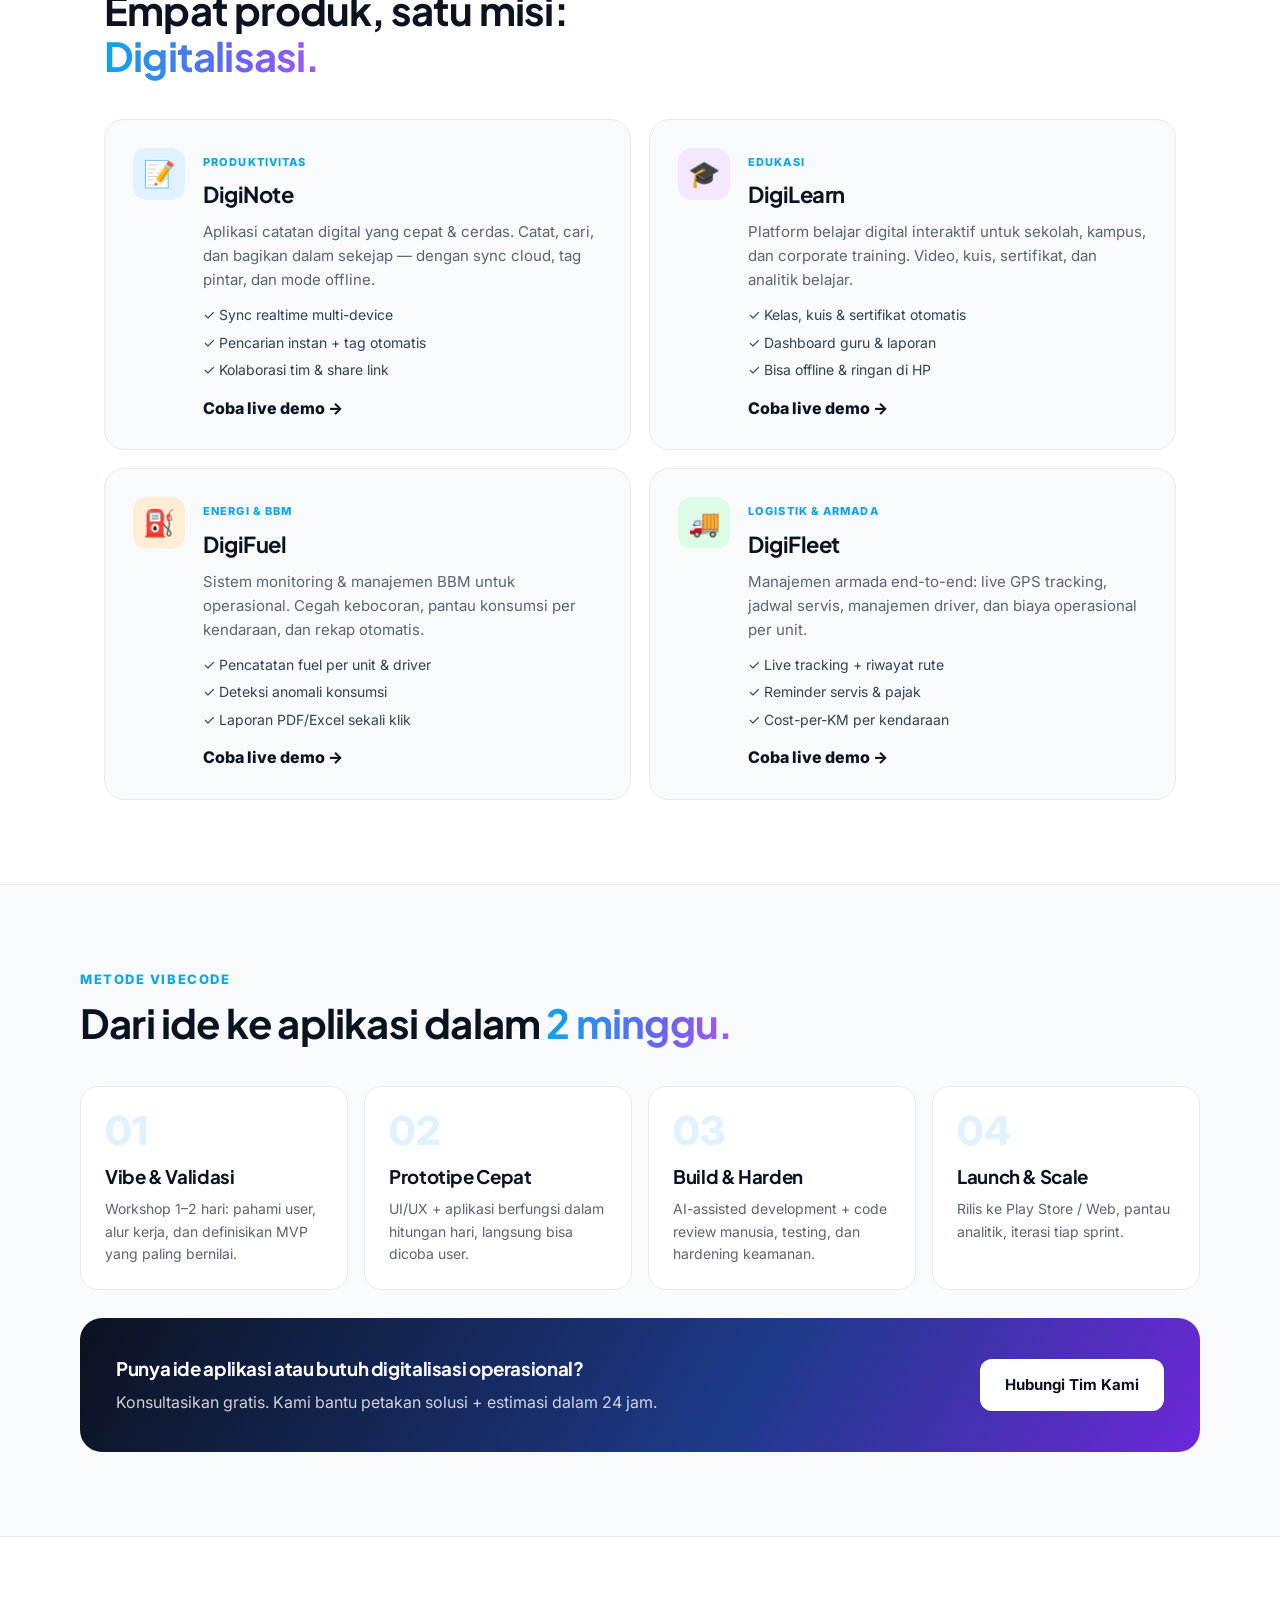
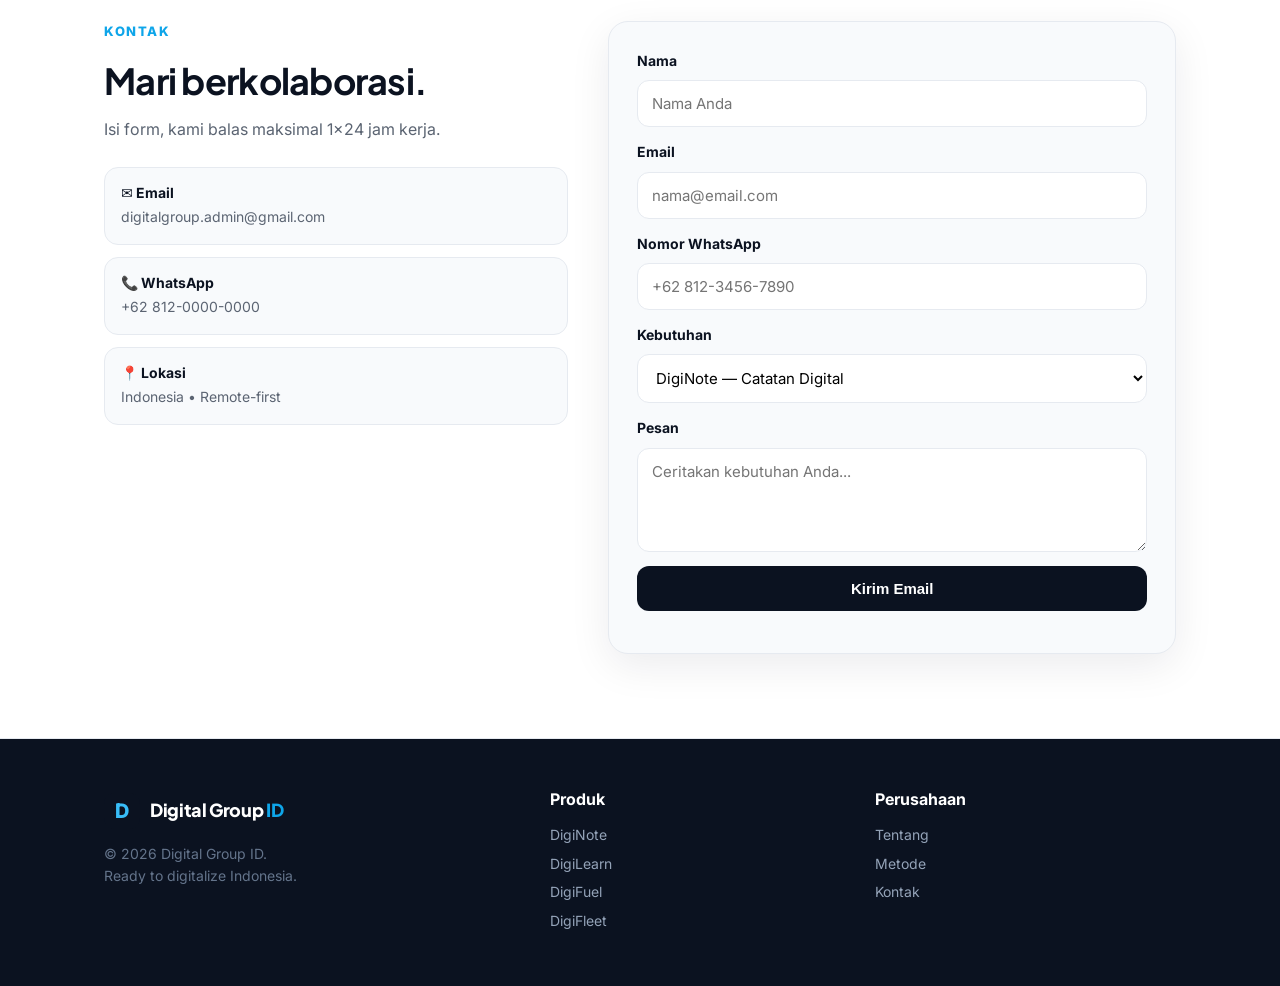
==== commit ccd3c548: "index.html" ====
--- a/index.html
+++ b/index.html
@@ -41,7 +41,7 @@
       <div class="hero-grid">
         <div class="hero-copy">
           <div class="badge reveal"><span class="pulse"></span> Pembuatan Aplikasi Digital • VibeCode-First</div>
-          <h1 class="reveal d1">Kami membangun aplikasi digital <span class="gradient">lebih cepat, lebih ramping.</span></h1>
+          <h1 class="reveal d1">Kami membangun aplikasi digital <span class="gradient">lebih cepat, lebih sederhana.</span></h1>
           <p class="lead reveal d2">Digital Group ID adalah software house berbasis <strong>VibeCode</strong> — menggabungkan intuisi produk, AI, dan engineering modern untuk melahirkan aplikasi yang benar-benar dipakai.</p>
           <div class="hero-cta reveal d3">
             <a href="#produk" class="btn btn-primary">Jelajahi Produk ↓</a>
